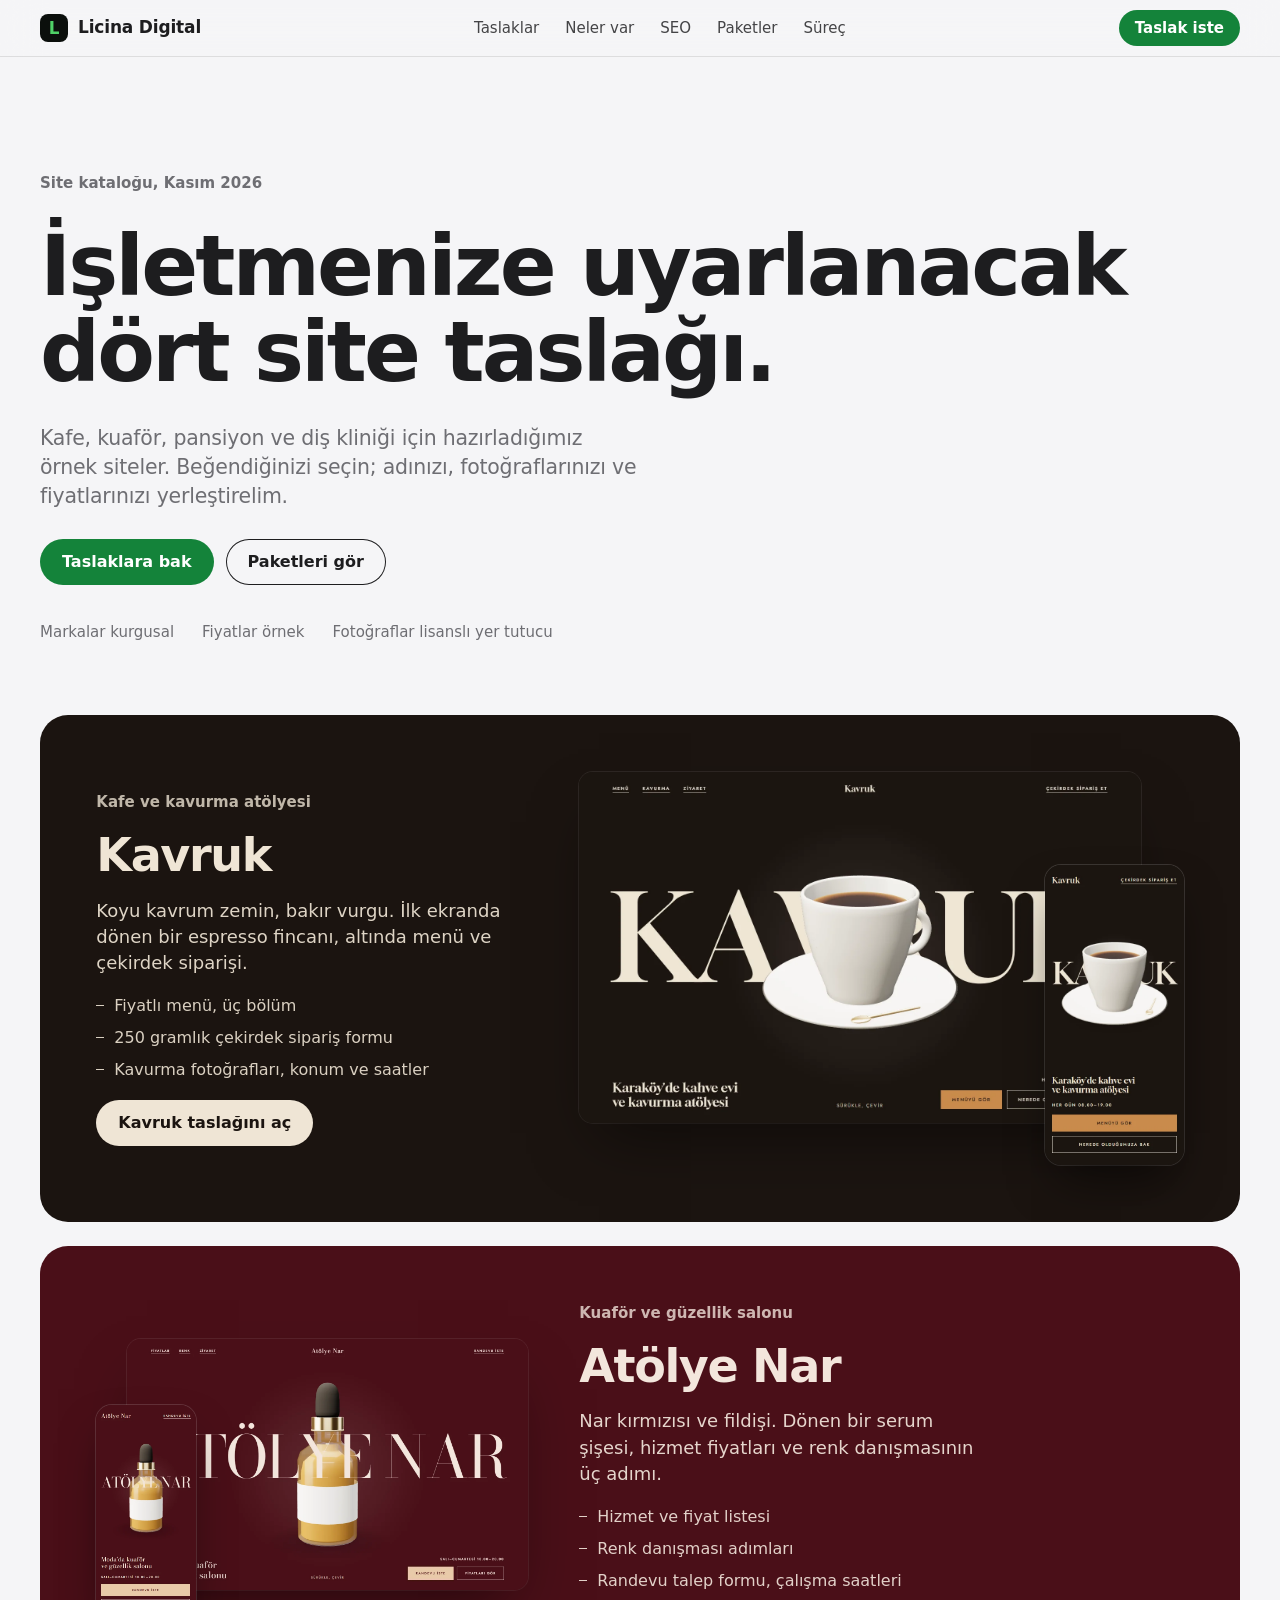
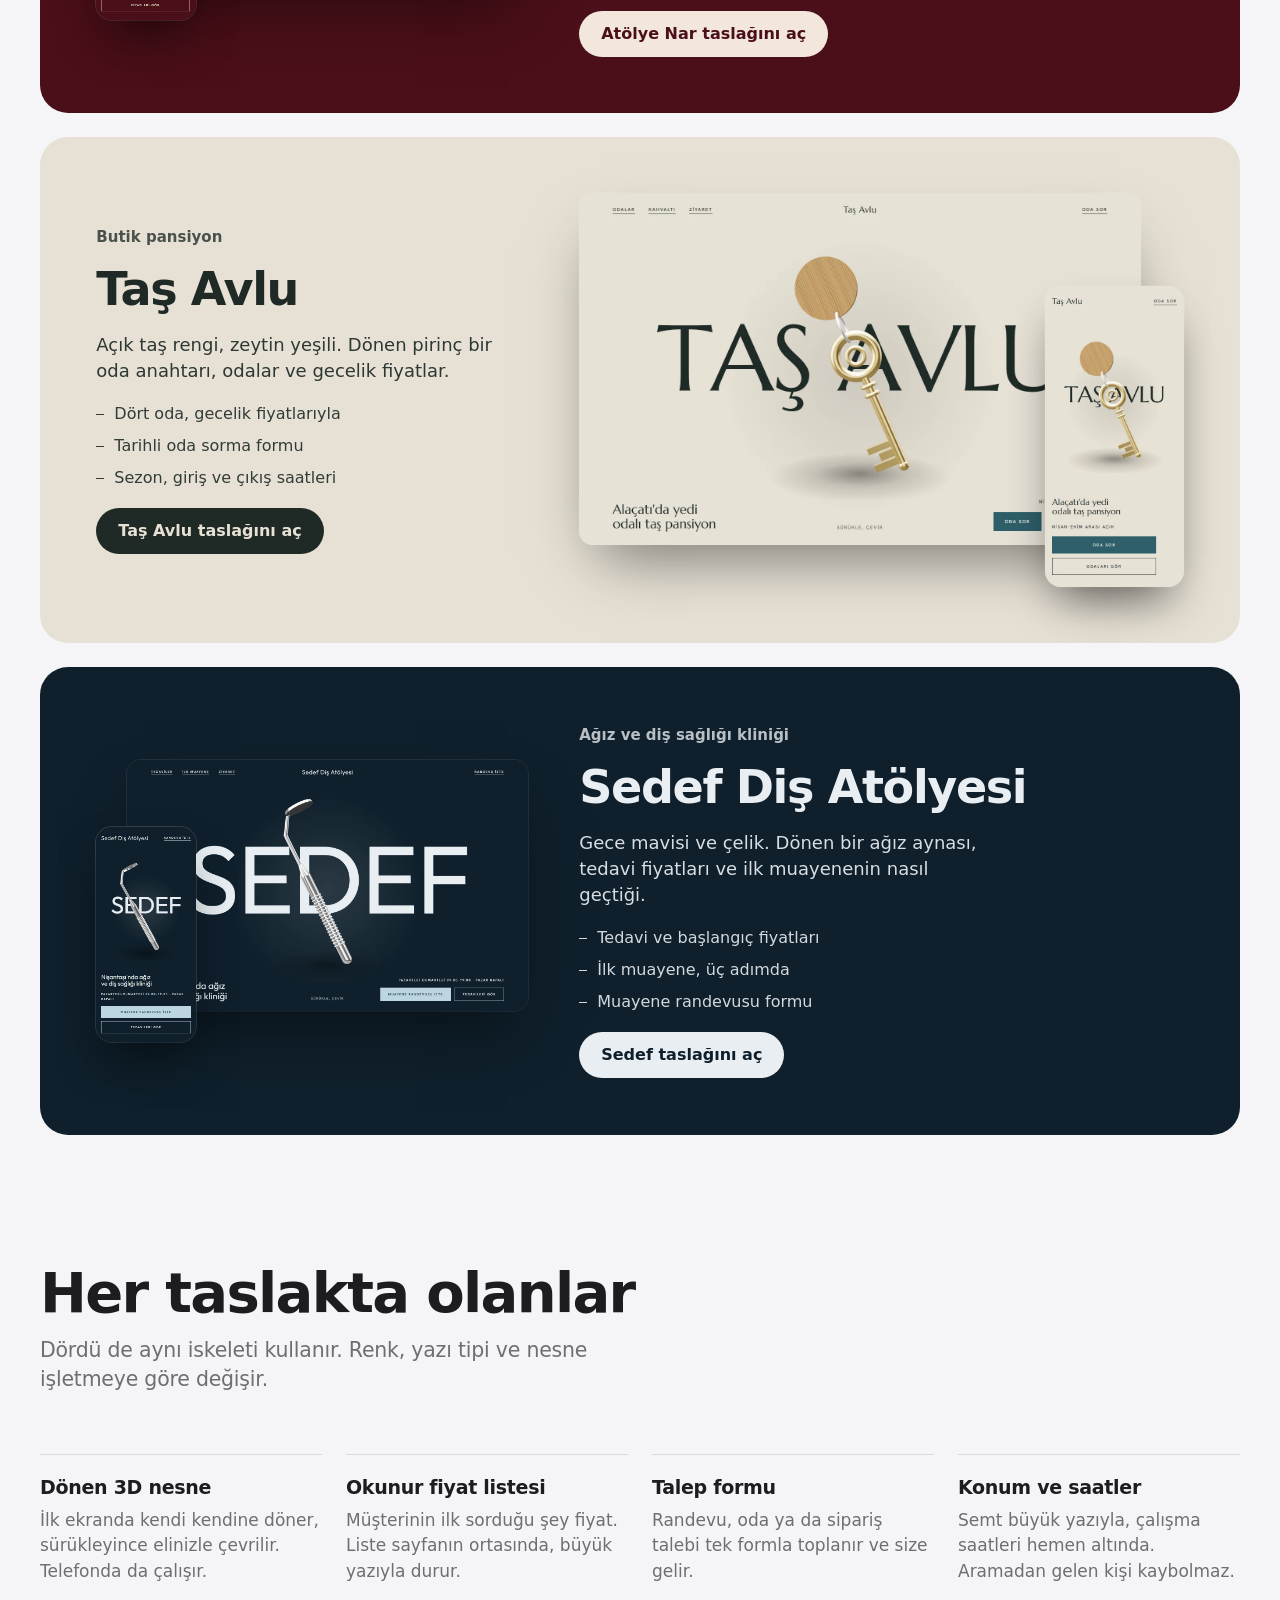
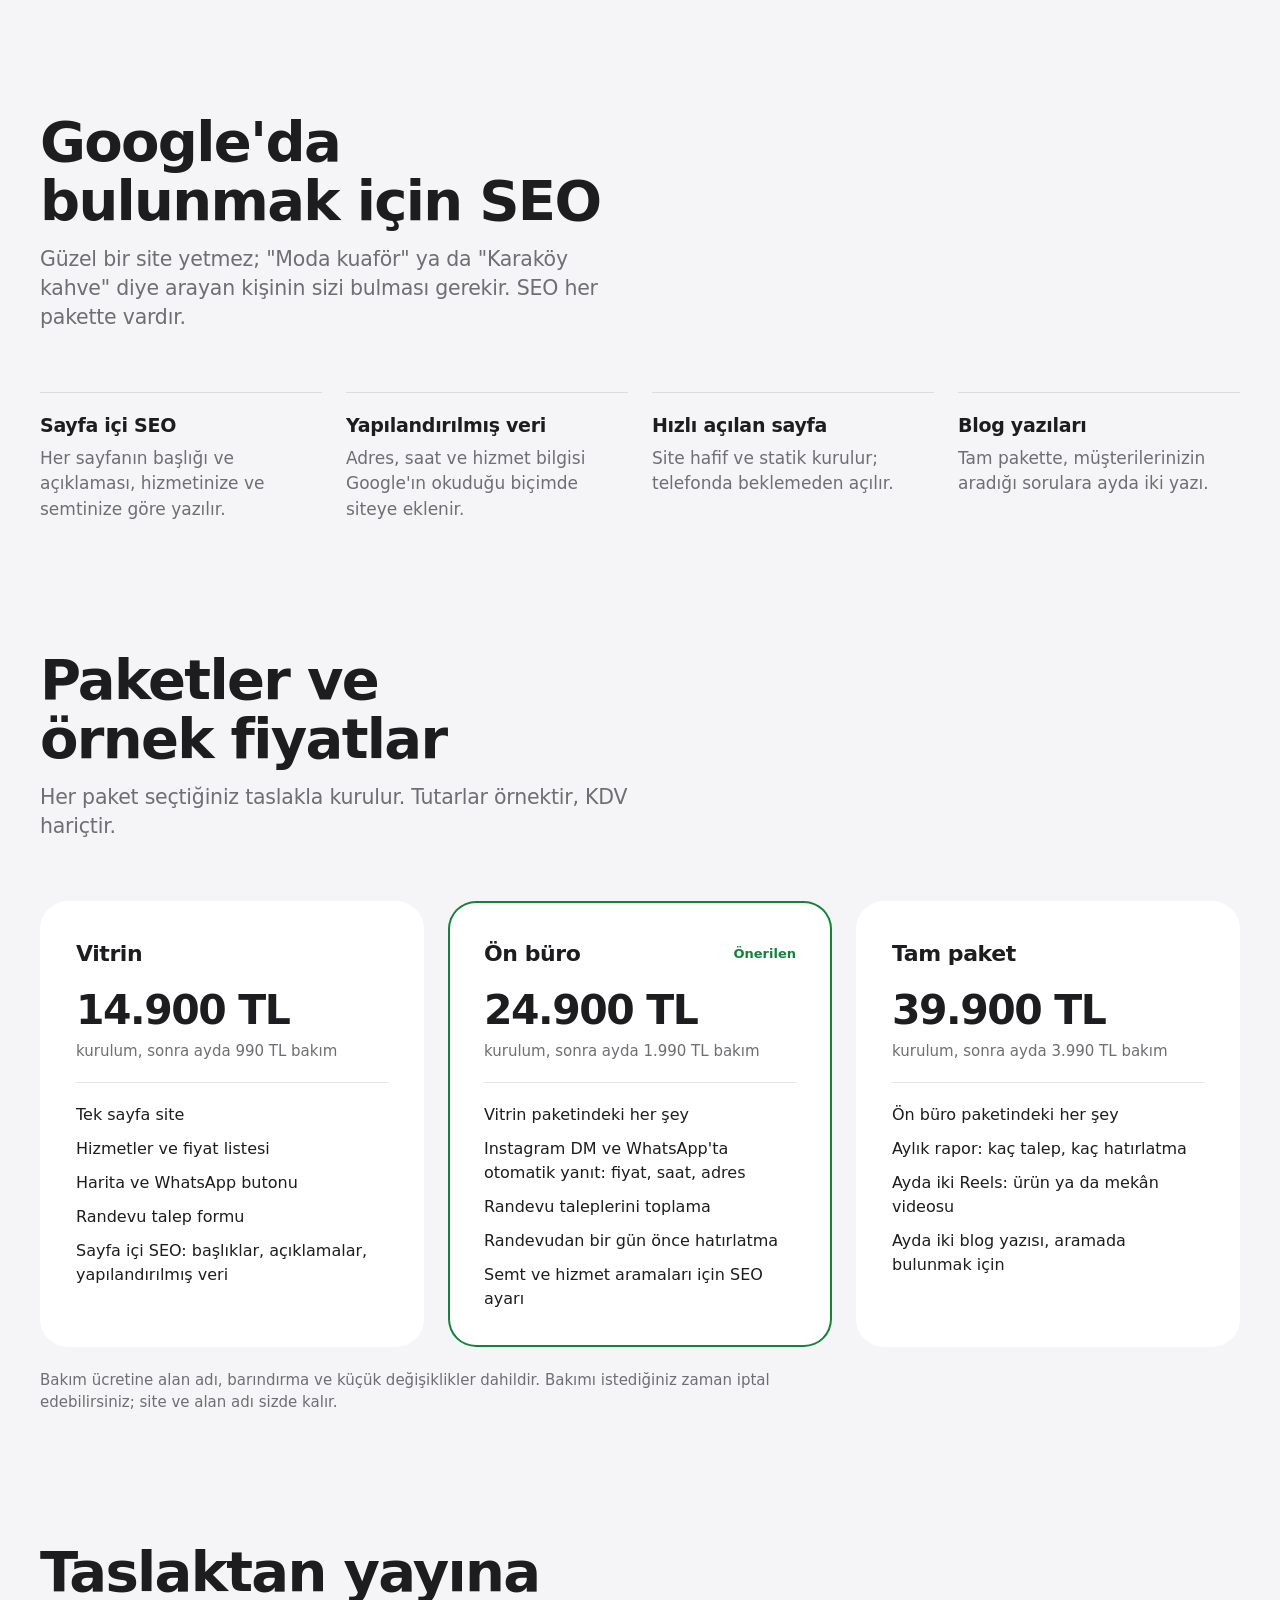
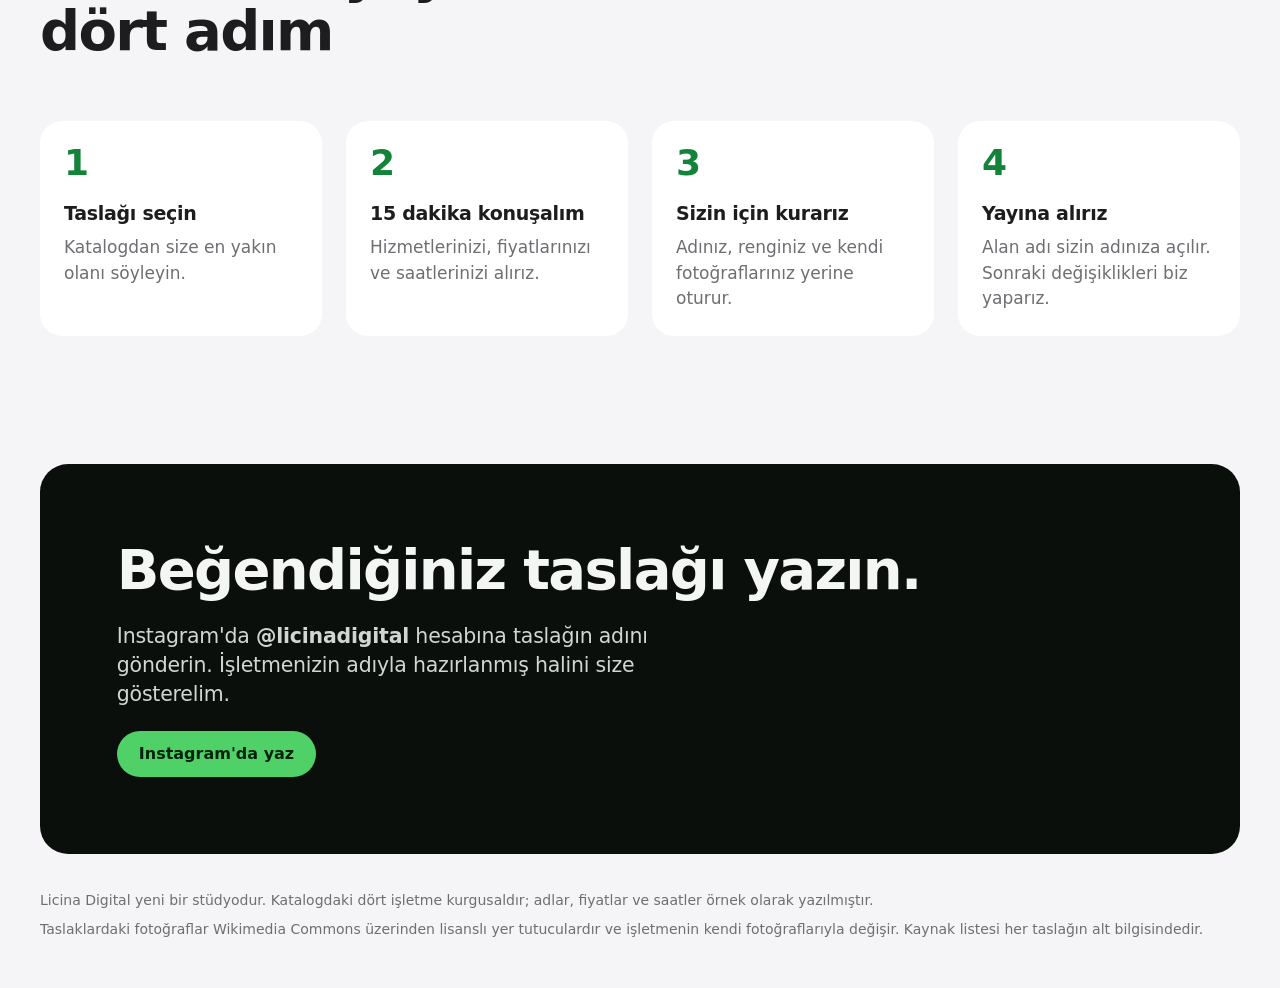
==== index.html @ 3120419b "Licina Digital site kataloğu: dört site taslağı ve paketler Co-Authored-By: Claude Fable 5.2 <norepl" ====
<!doctype html>
<html lang="tr">
<head>
<meta charset="utf-8">
<meta name="viewport" content="width=device-width, initial-scale=1, viewport-fit=cover">
<title>Licina Site Kataloğu</title>
<meta name="description" content="Licina Digital site taslakları: kuaför, kafe, pansiyon ve diş kliniği için hazırlanmış dört örnek site, SEO ve örnek paket fiyatları.">
<style>
/* Layout: a quiet product lineup. One tile per draft in the draft's own colour; system type, tight display tracking. */
:root {
  --bg: #f5f5f7; --surface: #ffffff; --ink: #1d1d1f; --muted: #6e6e73; --line: rgba(0, 0, 0, 0.1);
  --accent: #14833a; --accent-ink: #ffffff; --bar: rgba(245, 245, 247, 0.72);
  --font: system-ui, -apple-system, "Segoe UI", Roboto, "Helvetica Neue", Arial, sans-serif;
  --gut-l: max(20px, env(safe-area-inset-left, 0px)); --gut-r: max(20px, env(safe-area-inset-right, 0px));
  --radius: 28px;
}
@media (prefers-color-scheme: dark) {
  :root:not([data-theme="light"]) { --bg: #000000; --surface: #1c1c1e; --ink: #f5f5f7; --muted: #a1a1a6; --line: rgba(255, 255, 255, 0.16); --accent: #4fd167; --accent-ink: #04210c; --bar: rgba(0, 0, 0, 0.66); color-scheme: dark; }
}
:root[data-theme="dark"] { --bg: #000000; --surface: #1c1c1e; --ink: #f5f5f7; --muted: #a1a1a6; --line: rgba(255, 255, 255, 0.16); --accent: #4fd167; --accent-ink: #04210c; --bar: rgba(0, 0, 0, 0.66); color-scheme: dark; }

*, *::before, *::after { box-sizing: border-box; }
html { scroll-behavior: smooth; scroll-padding-top: 72px; }
body { margin: 0; background: var(--bg); color: var(--ink); font: 400 1.0625rem/1.5 var(--font); -webkit-font-smoothing: antialiased; overflow-x: clip; }
img { display: block; max-width: 100%; height: auto; }
a { color: inherit; text-decoration: none; }
h1, h2, h3, p, ul, ol, dl, dd { margin: 0; }
ul, ol { padding: 0; list-style: none; }
:focus-visible { outline: 2px solid var(--accent); outline-offset: 3px; border-radius: 6px; }
.wrap { max-width: 1240px; margin-inline: auto; padding-left: var(--gut-l); padding-right: var(--gut-r); }
.muted { color: var(--muted); }

/* type: tracking tightens as size grows */
.h-display { font-size: clamp(2.5rem, 6.6vw, 5.25rem); line-height: 1.03; letter-spacing: -0.035em; font-weight: 650; text-wrap: balance; }
.h-section { font-size: clamp(2rem, 4.4vw, 3.5rem); line-height: 1.06; letter-spacing: -0.03em; font-weight: 650; text-wrap: balance; }
.h-tile { font-size: clamp(2rem, 3.6vw, 3.25rem); line-height: 1.04; letter-spacing: -0.03em; font-weight: 650; }
.lead { font-size: clamp(1.125rem, 1.6vw, 1.375rem); line-height: 1.42; letter-spacing: -0.01em; max-width: 46ch; }
.kicker { font-size: 0.9375rem; font-weight: 600; letter-spacing: 0; }

/* buttons: answer on press, not on release */
.btn { display: inline-flex; align-items: center; justify-content: center; min-height: 46px; padding: 0 22px; border-radius: 999px; border: 0; background: var(--accent); color: var(--accent-ink); font: 600 1rem/1 var(--font); cursor: pointer; transition: transform 0.1s ease-out, filter 0.2s ease; }
.btn:hover { filter: brightness(1.08); }
.btn:active { transform: scale(0.97); }
.btn--quiet { background: transparent; color: inherit; box-shadow: inset 0 0 0 1px currentColor; }
.btn--tile { background: var(--t-ink); color: var(--t-bg); }
.textlink { color: var(--accent); font-weight: 600; }
.textlink:hover { text-decoration: underline; text-underline-offset: 4px; }

/* bar: a translucent layer, content scrolls under it */
body::before { content: ""; position: fixed; inset: 0 0 auto; height: env(safe-area-inset-top, 0px); z-index: 30; background: var(--bg); }
.bar { position: sticky; top: env(safe-area-inset-top, 0px); z-index: 20; background: var(--bar); -webkit-backdrop-filter: saturate(180%) blur(20px); backdrop-filter: saturate(180%) blur(20px); border-bottom: 1px solid var(--line); }
.bar__row { display: flex; align-items: center; justify-content: space-between; gap: 16px; min-height: 56px; }
.brand { display: inline-flex; align-items: center; gap: 10px; font-weight: 650; letter-spacing: -0.01em; }
.brand__mark { display: grid; place-items: center; width: 28px; height: 28px; border-radius: 8px; background: #0b0f0c; color: #4fd167; font-weight: 800; font-size: 1.05rem; line-height: 1; }
.bar__links { display: flex; gap: 26px; font-size: 0.9375rem; }
.bar__links a { opacity: 0.82; }
.bar__links a:hover { opacity: 1; }
.bar .btn { min-height: 36px; padding: 0 16px; font-size: 0.9375rem; }
@media (max-width: 720px) { .bar__links { display: none; } }
@media (prefers-reduced-transparency: reduce) { .bar { background: var(--bg); -webkit-backdrop-filter: none; backdrop-filter: none; } }

/* hero */
.hero { padding-block: clamp(56px, 9vw, 120px) clamp(40px, 6vw, 72px); }
.hero__grid { display: grid; gap: 28px; justify-items: start; }
.hero__actions { display: flex; flex-wrap: wrap; gap: 12px; }
.facts { display: flex; flex-wrap: wrap; gap: 10px 28px; margin-top: 8px; font-size: 0.9375rem; color: var(--muted); }

/* tiles: each draft in its own colour */
.tiles { display: grid; gap: clamp(16px, 2vw, 24px); }
.tile { position: relative; display: grid; grid-template-columns: minmax(0, 5fr) minmax(0, 7fr); gap: clamp(24px, 4vw, 56px); align-items: center; padding: clamp(28px, 4.4vw, 64px); border-radius: var(--radius); background: var(--t-bg); color: var(--t-ink); overflow: hidden; }
.tile--flip .tile__text { order: 2; }
.tile__text { display: grid; gap: 18px; justify-items: start; min-width: 0; }
.tile__sector { font-size: 0.9375rem; font-weight: 600; opacity: 0.78; }
.tile__copy { font-size: 1.125rem; line-height: 1.45; max-width: 36ch; opacity: 0.92; }
.tile__list { display: grid; gap: 8px; font-size: 1rem; }
.tile__list li { padding-left: 18px; position: relative; opacity: 0.9; }
.tile__list li::before { content: ""; position: absolute; left: 0; top: 0.72em; width: 8px; height: 1px; background: currentColor; }
.tile__shots { position: relative; min-width: 0; padding-bottom: 7%; padding-right: 7%; }
.tile--flip .tile__shots { padding-right: 0; padding-left: 7%; }
.shot-desk { width: 100%; aspect-ratio: 16 / 10; object-fit: cover; object-position: top; border-radius: 14px; box-shadow: 0 30px 60px -20px rgba(0, 0, 0, 0.5), 0 0 0 1px rgba(255, 255, 255, 0.08); transition: transform 0.6s cubic-bezier(0.2, 0.8, 0.2, 1); }
.shot-phone { position: absolute; right: 0; bottom: 0; width: 23%; aspect-ratio: 390 / 844; object-fit: cover; object-position: top; border-radius: 16px; box-shadow: 0 24px 48px -14px rgba(0, 0, 0, 0.6), 0 0 0 1px rgba(255, 255, 255, 0.14); transition: transform 0.6s cubic-bezier(0.2, 0.8, 0.2, 1); }
.tile--flip .shot-phone { right: auto; left: 0; }
.tile:hover .shot-desk { transform: translateY(-4px); }
.tile:hover .shot-phone { transform: translateY(-8px); }
@media (max-width: 860px) { .tile, .tile--flip { grid-template-columns: 1fr; } .tile--flip .tile__text { order: 0; } }
@media (prefers-reduced-motion: reduce) { .shot-desk, .shot-phone, .btn { transition: none; } .tile:hover .shot-desk, .tile:hover .shot-phone { transform: none; } html { scroll-behavior: auto; } }

/* sections */
.section { padding-block: clamp(72px, 10vw, 136px); }
.section__head { display: grid; gap: 14px; margin-bottom: clamp(32px, 5vw, 60px); max-width: 60ch; }

/* what every draft carries */
.carry { display: grid; grid-template-columns: repeat(4, minmax(0, 1fr)); gap: clamp(16px, 2vw, 24px); }
.carry li { padding-top: 18px; border-top: 1px solid var(--line); display: grid; gap: 6px; align-content: start; }
.carry strong { font-size: 1.1875rem; letter-spacing: -0.015em; font-weight: 650; }
@media (max-width: 860px) { .carry { grid-template-columns: repeat(2, minmax(0, 1fr)); } }
@media (max-width: 480px) { .carry { grid-template-columns: 1fr; } }

/* plans */
.plans { display: grid; grid-template-columns: repeat(3, minmax(0, 1fr)); gap: clamp(16px, 2vw, 24px); align-items: stretch; }
.plan { display: grid; grid-template-rows: auto auto 1fr; gap: 20px; padding: clamp(24px, 3vw, 36px); border-radius: var(--radius); background: var(--surface); }
.plan--pick { box-shadow: inset 0 0 0 2px var(--accent); }
.plan__name { display: flex; align-items: center; justify-content: space-between; gap: 12px; font-size: 1.375rem; font-weight: 650; letter-spacing: -0.02em; }
.plan__tag { font-size: 0.8125rem; font-weight: 600; letter-spacing: 0; color: var(--accent); }
.plan__price { font-size: clamp(2rem, 3.2vw, 2.75rem); font-weight: 650; letter-spacing: -0.035em; line-height: 1; font-variant-numeric: tabular-nums; }
.plan__price small { display: block; margin-top: 10px; font-size: 0.9375rem; font-weight: 400; letter-spacing: 0; color: var(--muted); line-height: 1.4; }
.plan__list { display: grid; gap: 10px; align-content: start; font-size: 1rem; padding-top: 20px; border-top: 1px solid var(--line); }
.note { margin-top: 22px; font-size: 0.9375rem; color: var(--muted); max-width: 78ch; }
@media (max-width: 860px) { .plans { grid-template-columns: 1fr; } }

/* steps */
.steps { display: grid; grid-template-columns: repeat(4, minmax(0, 1fr)); gap: clamp(16px, 2vw, 24px); counter-reset: s; }
.steps li { counter-increment: s; padding: 24px; border-radius: 22px; background: var(--surface); display: grid; gap: 8px; align-content: start; }
.steps li::before { content: counter(s); font-size: 2.25rem; font-weight: 650; letter-spacing: -0.04em; line-height: 1; color: var(--accent); font-variant-numeric: tabular-nums; margin-bottom: 10px; }
.steps strong { font-size: 1.1875rem; font-weight: 650; letter-spacing: -0.015em; }
@media (max-width: 860px) { .steps { grid-template-columns: repeat(2, minmax(0, 1fr)); } }
@media (max-width: 480px) { .steps { grid-template-columns: 1fr; } }

/* close */
.close { padding: clamp(36px, 6vw, 88px); border-radius: var(--radius); background: #0b0f0c; color: #f3f6f3; display: grid; gap: 22px; justify-items: start; }
.close .btn { background: #4fd167; color: #04210c; }
.close .handle { font-weight: 650; user-select: all; }
.foot { padding-block: 36px 48px; font-size: 0.875rem; color: var(--muted); display: grid; gap: 8px; }
</style>
</head>
<body>
<header class="bar">
  <div class="wrap bar__row">
    <a class="brand" href="#ust" aria-label="Licina Digital, sayfa başı"><span class="brand__mark" aria-hidden="true">L</span>Licina Digital</a>
    <nav class="bar__links" aria-label="Sayfa">
      <a href="#taslaklar">Taslaklar</a>
      <a href="#icerik">Neler var</a>
      <a href="#seo">SEO</a>
      <a href="#paketler">Paketler</a>
      <a href="#surec">Süreç</a>
    </nav>
    <a class="btn" href="#iletisim">Taslak iste</a>
  </div>
</header>

<main id="ust">
  <section class="hero">
    <div class="wrap hero__grid">
      <p class="kicker muted">Site kataloğu, Kasım 2026</p>
      <h1 class="h-display">İşletmenize uyarlanacak dört site taslağı.</h1>
      <p class="lead muted">Kafe, kuaför, pansiyon ve diş kliniği için hazırladığımız örnek siteler. Beğendiğinizi seçin; adınızı, fotoğraflarınızı ve fiyatlarınızı yerleştirelim.</p>
      <div class="hero__actions">
        <a class="btn" href="#taslaklar">Taslaklara bak</a>
        <a class="btn btn--quiet" href="#paketler">Paketleri gör</a>
      </div>
      <p class="facts"><span>Markalar kurgusal</span><span>Fiyatlar örnek</span><span>Fotoğraflar lisanslı yer tutucu</span></p>
    </div>
  </section>

  <section id="taslaklar" aria-label="Taslaklar">
    <div class="wrap tiles">

      <article class="tile" style="--t-bg:#1b1410; --t-ink:#efe5d5">
        <div class="tile__text">
          <p class="tile__sector">Kafe ve kavurma atölyesi</p>
          <h2 class="h-tile">Kavruk</h2>
          <p class="tile__copy">Koyu kavrum zemin, bakır vurgu. İlk ekranda dönen bir espresso fincanı, altında menü ve çekirdek siparişi.</p>
          <ul class="tile__list">
            <li>Fiyatlı menü, üç bölüm</li>
            <li>250 gramlık çekirdek sipariş formu</li>
            <li>Kavurma fotoğrafları, konum ve saatler</li>
          </ul>
          <a class="btn btn--tile" href="kafe/" data-draft="kafe">Kavruk taslağını aç</a>
        </div>
        <div class="tile__shots">
          <img class="shot-desk" src="img/kafe-desk.webp" alt="Kavruk taslağının masaüstü ilk ekranı: koyu zeminde dev KAVRUK yazısı önünde espresso fincanı" width="1440" height="900">
          <img class="shot-phone" src="img/kafe-phone.webp" alt="Kavruk taslağının telefon görünümü" width="390" height="844" loading="lazy">
        </div>
      </article>

      <article class="tile tile--flip" style="--t-bg:#4a0f18; --t-ink:#f3e6dc">
        <div class="tile__text">
          <p class="tile__sector">Kuaför ve güzellik salonu</p>
          <h2 class="h-tile">Atölye Nar</h2>
          <p class="tile__copy">Nar kırmızısı ve fildişi. Dönen bir serum şişesi, hizmet fiyatları ve renk danışmasının üç adımı.</p>
          <ul class="tile__list">
            <li>Hizmet ve fiyat listesi</li>
            <li>Renk danışması adımları</li>
            <li>Randevu talep formu, çalışma saatleri</li>
          </ul>
          <a class="btn btn--tile" href="kuafor/" data-draft="kuafor">Atölye Nar taslağını aç</a>
        </div>
        <div class="tile__shots">
          <img class="shot-desk" src="img/kuafor-desk.webp" alt="Atölye Nar taslağının masaüstü ilk ekranı: nar kırmızısı zeminde serum şişesi" width="1440" height="900" loading="lazy">
          <img class="shot-phone" src="img/kuafor-phone.webp" alt="Atölye Nar taslağının telefon görünümü" width="390" height="844" loading="lazy">
        </div>
      </article>

      <article class="tile" style="--t-bg:#e7e1d5; --t-ink:#1f2a26">
        <div class="tile__text">
          <p class="tile__sector">Butik pansiyon</p>
          <h2 class="h-tile">Taş Avlu</h2>
          <p class="tile__copy">Açık taş rengi, zeytin yeşili. Dönen pirinç bir oda anahtarı, odalar ve gecelik fiyatlar.</p>
          <ul class="tile__list">
            <li>Dört oda, gecelik fiyatlarıyla</li>
            <li>Tarihli oda sorma formu</li>
            <li>Sezon, giriş ve çıkış saatleri</li>
          </ul>
          <a class="btn btn--tile" href="pansiyon/" data-draft="pansiyon">Taş Avlu taslağını aç</a>
        </div>
        <div class="tile__shots">
          <img class="shot-desk" src="img/pansiyon-desk.webp" alt="Taş Avlu taslağının masaüstü ilk ekranı: açık zeminde pirinç oda anahtarı" width="1440" height="900" loading="lazy">
          <img class="shot-phone" src="img/pansiyon-phone.webp" alt="Taş Avlu taslağının telefon görünümü" width="390" height="844" loading="lazy">
        </div>
      </article>

      <article class="tile tile--flip" style="--t-bg:#0f1f2b; --t-ink:#e8eef2">
        <div class="tile__text">
          <p class="tile__sector">Ağız ve diş sağlığı kliniği</p>
          <h2 class="h-tile">Sedef Diş Atölyesi</h2>
          <p class="tile__copy">Gece mavisi ve çelik. Dönen bir ağız aynası, tedavi fiyatları ve ilk muayenenin nasıl geçtiği.</p>
          <ul class="tile__list">
            <li>Tedavi ve başlangıç fiyatları</li>
            <li>İlk muayene, üç adımda</li>
            <li>Muayene randevusu formu</li>
          </ul>
          <a class="btn btn--tile" href="dis/" data-draft="dis">Sedef taslağını aç</a>
        </div>
        <div class="tile__shots">
          <img class="shot-desk" src="img/dis-desk.webp" alt="Sedef Diş Atölyesi taslağının masaüstü ilk ekranı: gece mavisi zeminde çelik ağız aynası" width="1440" height="900" loading="lazy">
          <img class="shot-phone" src="img/dis-phone.webp" alt="Sedef Diş Atölyesi taslağının telefon görünümü" width="390" height="844" loading="lazy">
        </div>
      </article>

    </div>
  </section>

  <section class="section" id="icerik">
    <div class="wrap">
      <div class="section__head">
        <h2 class="h-section">Her taslakta olanlar</h2>
        <p class="lead muted">Dördü de aynı iskeleti kullanır. Renk, yazı tipi ve nesne işletmeye göre değişir.</p>
      </div>
      <ul class="carry">
        <li><strong>Dönen 3D nesne</strong><span class="muted">İlk ekranda kendi kendine döner, sürükleyince elinizle çevrilir. Telefonda da çalışır.</span></li>
        <li><strong>Okunur fiyat listesi</strong><span class="muted">Müşterinin ilk sorduğu şey fiyat. Liste sayfanın ortasında, büyük yazıyla durur.</span></li>
        <li><strong>Talep formu</strong><span class="muted">Randevu, oda ya da sipariş talebi tek formla toplanır ve size gelir.</span></li>
        <li><strong>Konum ve saatler</strong><span class="muted">Semt büyük yazıyla, çalışma saatleri hemen altında. Aramadan gelen kişi kaybolmaz.</span></li>
      </ul>
    </div>
  </section>

  <section class="section" id="seo" style="padding-top:0">
    <div class="wrap">
      <div class="section__head">
        <h2 class="h-section">Google'da bulunmak için SEO</h2>
        <p class="lead muted">Güzel bir site yetmez; "Moda kuaför" ya da "Karaköy kahve" diye arayan kişinin sizi bulması gerekir. SEO her pakette vardır.</p>
      </div>
      <ul class="carry" style="grid-template-columns:repeat(auto-fit,minmax(240px,1fr))">
        <li><strong>Sayfa içi SEO</strong><span class="muted">Her sayfanın başlığı ve açıklaması, hizmetinize ve semtinize göre yazılır.</span></li>
        <li><strong>Yapılandırılmış veri</strong><span class="muted">Adres, saat ve hizmet bilgisi Google'ın okuduğu biçimde siteye eklenir.</span></li>
        <li><strong>Hızlı açılan sayfa</strong><span class="muted">Site hafif ve statik kurulur; telefonda beklemeden açılır.</span></li>
        <li><strong>Blog yazıları</strong><span class="muted">Tam pakette, müşterilerinizin aradığı sorulara ayda iki yazı.</span></li>
      </ul>
    </div>
  </section>

  <section class="section" id="paketler" style="padding-top:0">
    <div class="wrap">
      <div class="section__head">
        <h2 class="h-section">Paketler ve örnek fiyatlar</h2>
        <p class="lead muted">Her paket seçtiğiniz taslakla kurulur. Tutarlar örnektir, KDV hariçtir.</p>
      </div>
      <div class="plans">
        <article class="plan">
          <h3 class="plan__name">Vitrin</h3>
          <p class="plan__price">14.900 TL<small>kurulum, sonra ayda 990 TL bakım</small></p>
          <ul class="plan__list">
            <li>Tek sayfa site</li>
            <li>Hizmetler ve fiyat listesi</li>
            <li>Harita ve WhatsApp butonu</li>
            <li>Randevu talep formu</li>
            <li>Sayfa içi SEO: başlıklar, açıklamalar, yapılandırılmış veri</li>
          </ul>
        </article>
        <article class="plan plan--pick">
          <h3 class="plan__name">Ön büro<span class="plan__tag">Önerilen</span></h3>
          <p class="plan__price">24.900 TL<small>kurulum, sonra ayda 1.990 TL bakım</small></p>
          <ul class="plan__list">
            <li>Vitrin paketindeki her şey</li>
            <li>Instagram DM ve WhatsApp'ta otomatik yanıt: fiyat, saat, adres</li>
            <li>Randevu taleplerini toplama</li>
            <li>Randevudan bir gün önce hatırlatma</li>
            <li>Semt ve hizmet aramaları için SEO ayarı</li>
          </ul>
        </article>
        <article class="plan">
          <h3 class="plan__name">Tam paket</h3>
          <p class="plan__price">39.900 TL<small>kurulum, sonra ayda 3.990 TL bakım</small></p>
          <ul class="plan__list">
            <li>Ön büro paketindeki her şey</li>
            <li>Aylık rapor: kaç talep, kaç hatırlatma</li>
            <li>Ayda iki Reels: ürün ya da mekân videosu</li>
            <li>Ayda iki blog yazısı, aramada bulunmak için</li>
          </ul>
        </article>
      </div>
      <p class="note">Bakım ücretine alan adı, barındırma ve küçük değişiklikler dahildir. Bakımı istediğiniz zaman iptal edebilirsiniz; site ve alan adı sizde kalır.</p>
    </div>
  </section>

  <section class="section" id="surec" style="padding-top:0">
    <div class="wrap">
      <div class="section__head">
        <h2 class="h-section">Taslaktan yayına dört adım</h2>
      </div>
      <ol class="steps">
        <li><strong>Taslağı seçin</strong><span class="muted">Katalogdan size en yakın olanı söyleyin.</span></li>
        <li><strong>15 dakika konuşalım</strong><span class="muted">Hizmetlerinizi, fiyatlarınızı ve saatlerinizi alırız.</span></li>
        <li><strong>Sizin için kurarız</strong><span class="muted">Adınız, renginiz ve kendi fotoğraflarınız yerine oturur.</span></li>
        <li><strong>Yayına alırız</strong><span class="muted">Alan adı sizin adınıza açılır. Sonraki değişiklikleri biz yaparız.</span></li>
      </ol>
    </div>
  </section>

  <section id="iletisim" aria-labelledby="close-title">
    <div class="wrap">
      <div class="close">
        <h2 class="h-section" id="close-title">Beğendiğiniz taslağı yazın.</h2>
        <p class="lead" style="opacity:.86">Instagram'da <span class="handle">@licinadigital</span> hesabına taslağın adını gönderin. İşletmenizin adıyla hazırlanmış halini size gösterelim.</p>
        <a class="btn" href="https://www.instagram.com/licinadigital/" target="_blank" rel="noopener">Instagram'da yaz</a>
      </div>
    </div>
  </section>
</main>

<footer class="wrap foot">
  <p>Licina Digital yeni bir stüdyodur. Katalogdaki dört işletme kurgusaldır; adlar, fiyatlar ve saatler örnek olarak yazılmıştır.</p>
  <p>Taslaklardaki fotoğraflar Wikimedia Commons üzerinden lisanslı yer tutuculardır ve işletmenin kendi fotoğraflarıyla değişir. Kaynak listesi her taslağın alt bilgisindedir.</p>
</footer>
</body>
</html>
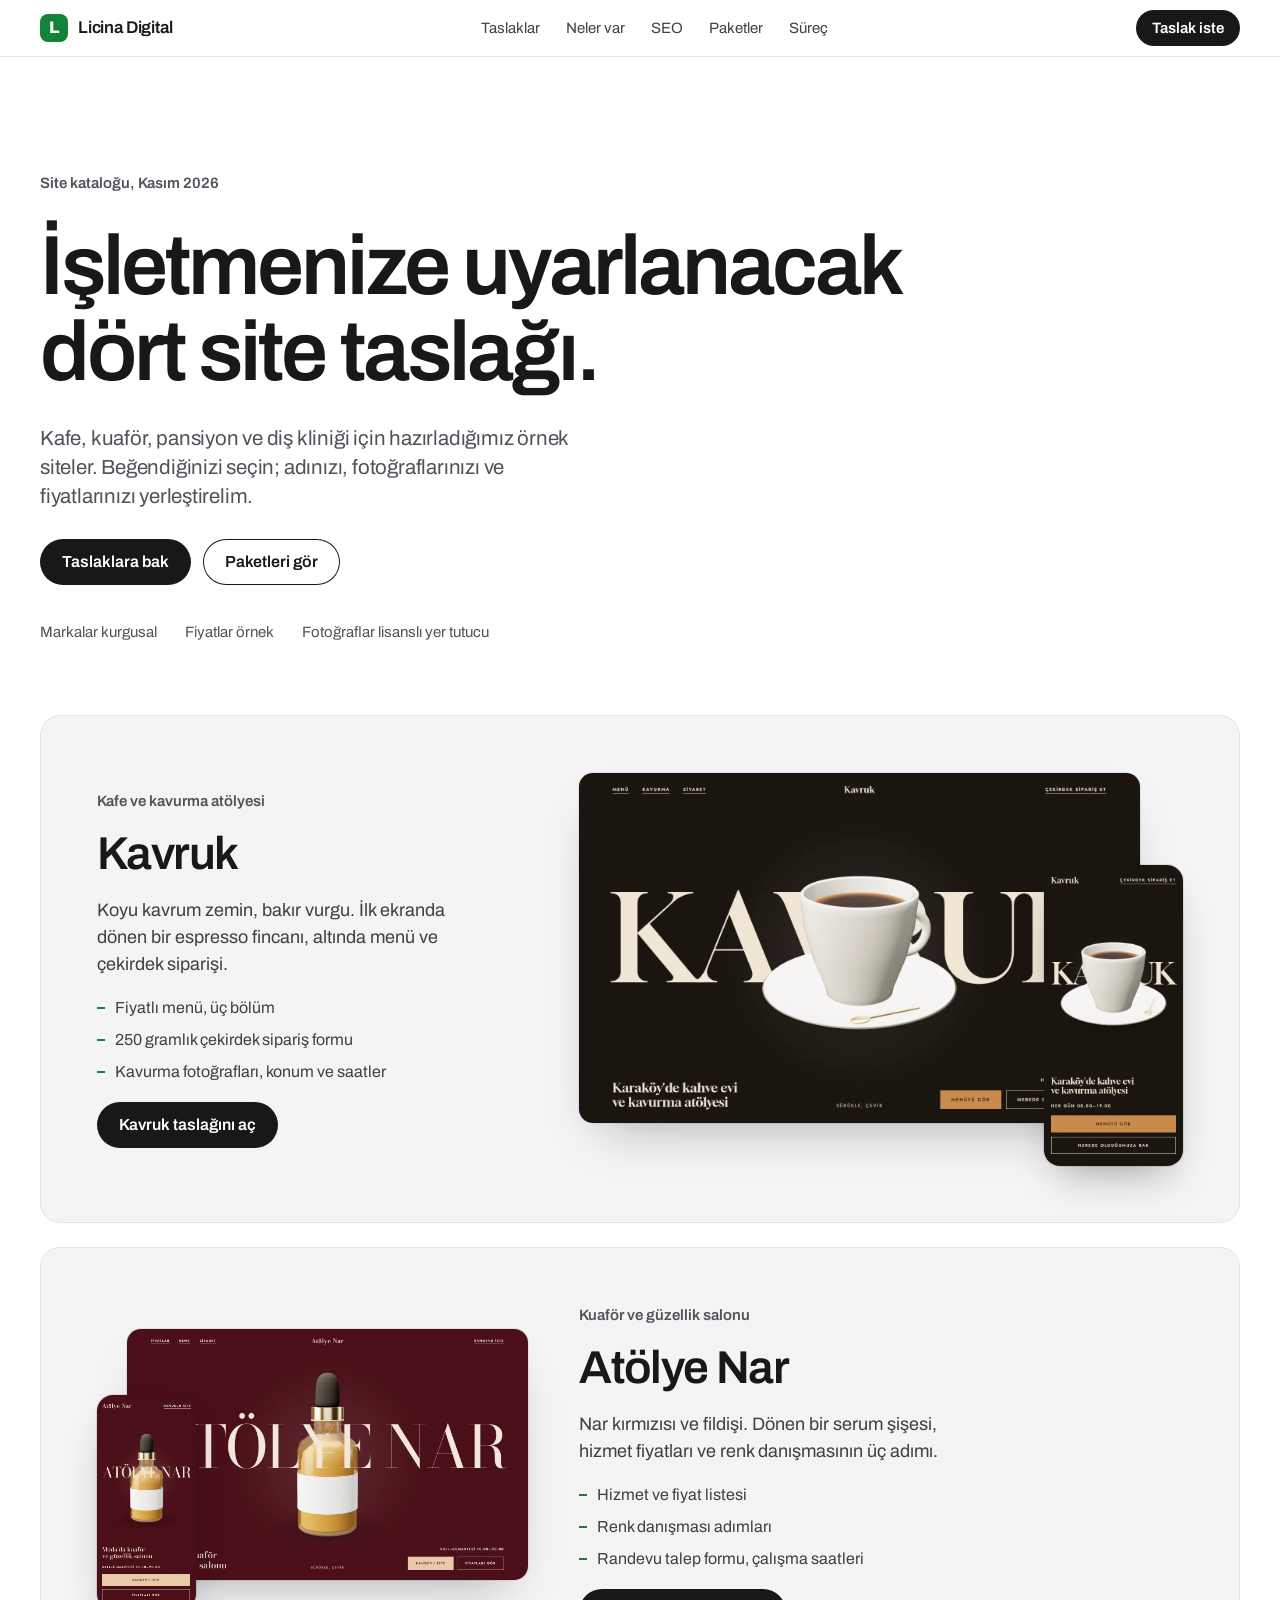
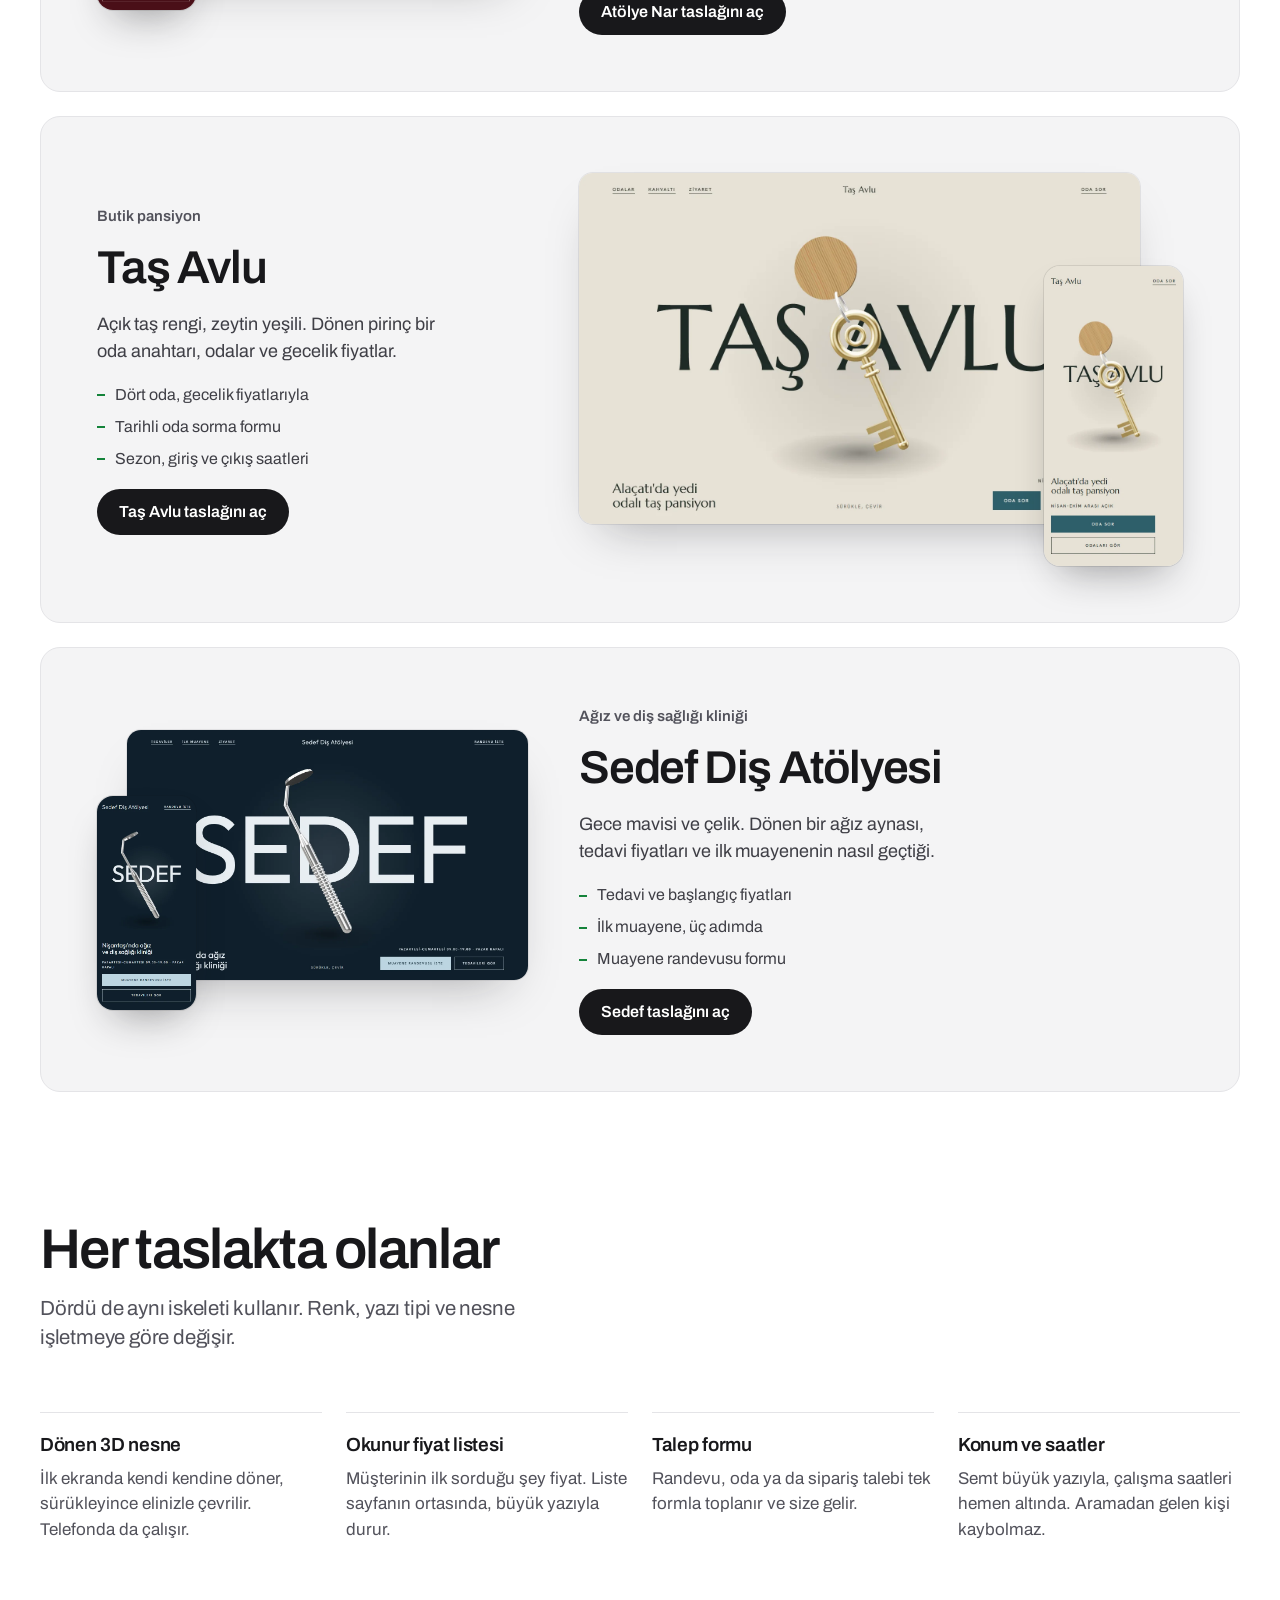
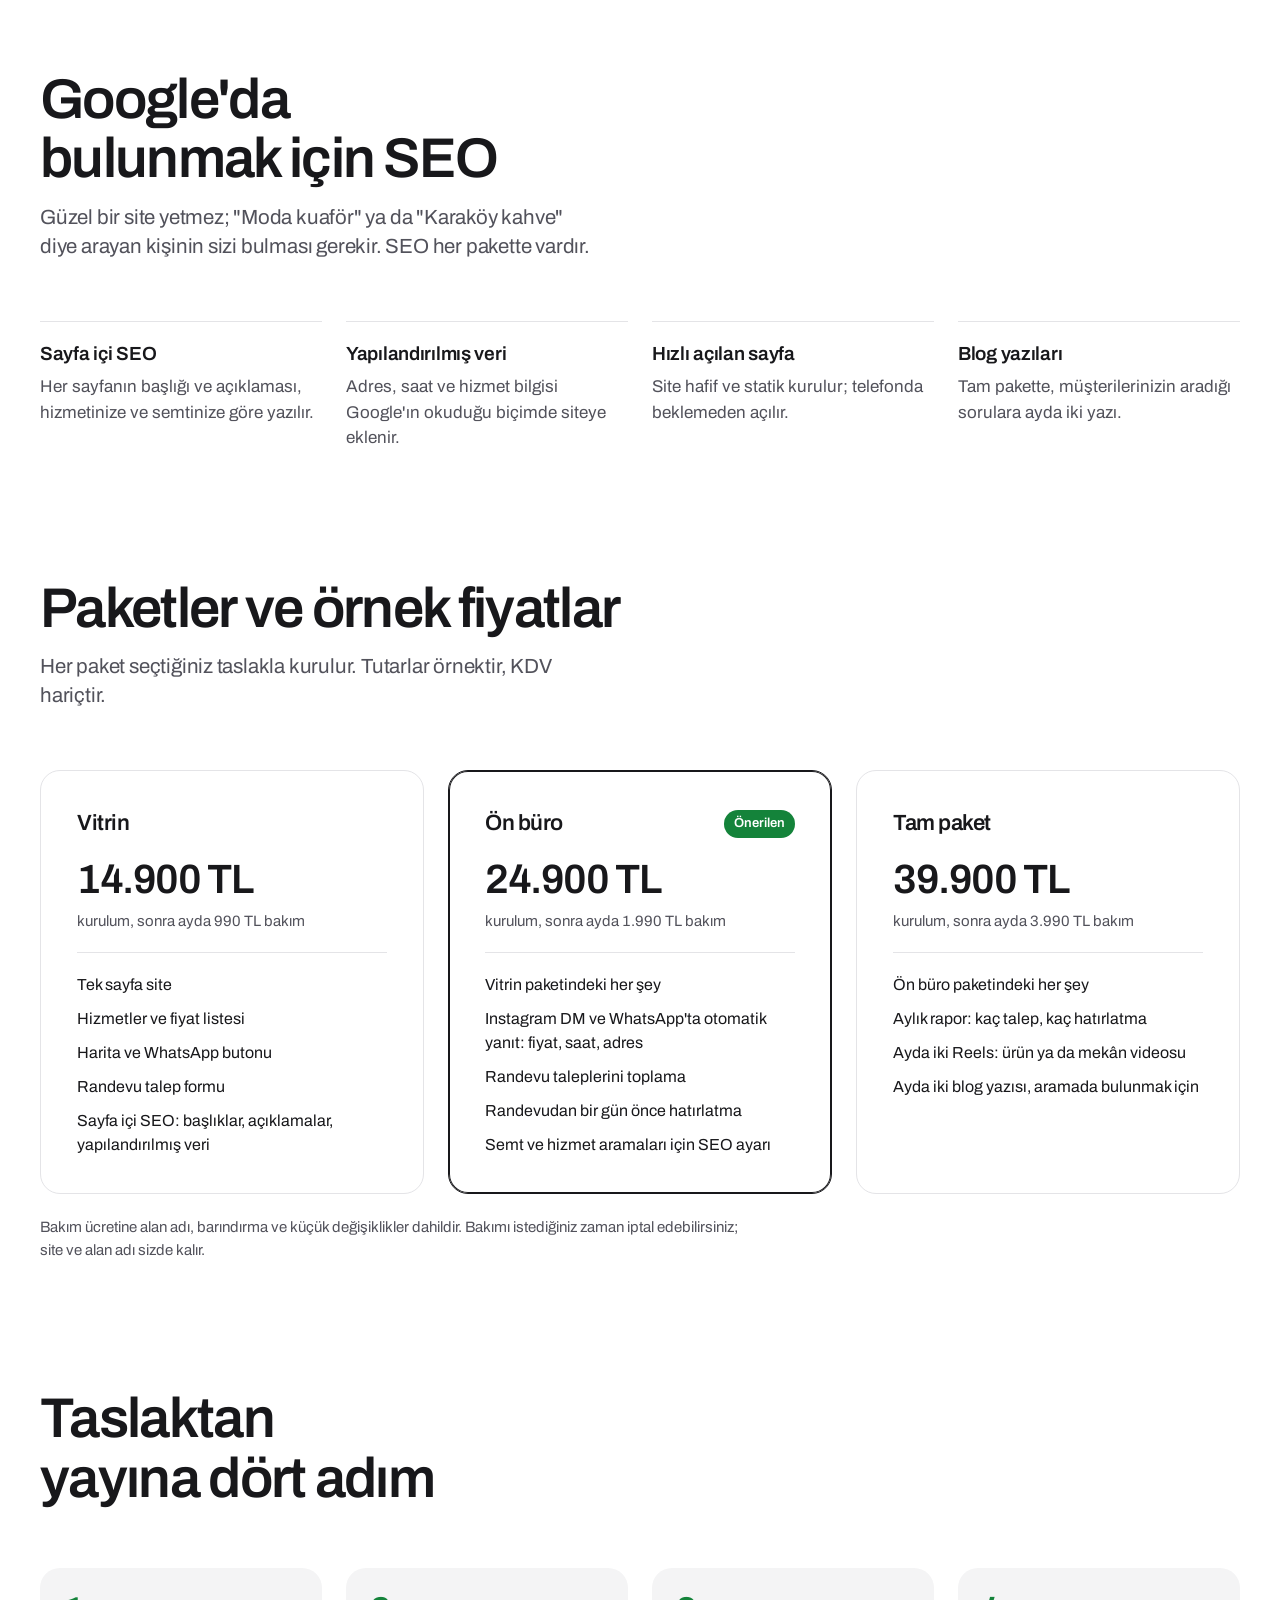
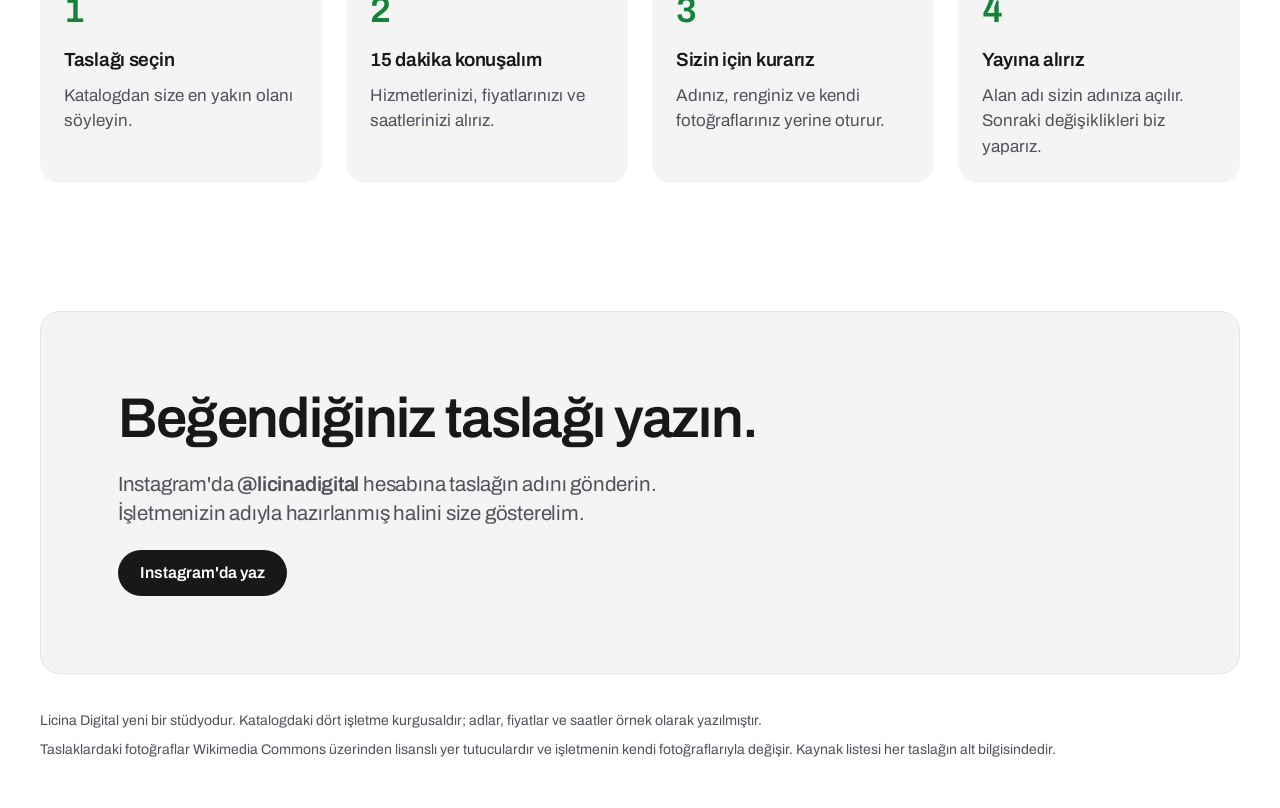
==== commit 6a9bf9cf: "Katalog: beyaz tasarım, yeni fiyatlar ve SEO bölümü Co-Authored-By: Claude Opus 5.5 <noreply@anthrop" ====
--- a/index.html
+++ b/index.html
@@ -5,19 +5,19 @@
 <meta name="viewport" content="width=device-width, initial-scale=1, viewport-fit=cover">
 <title>Licina Site Kataloğu</title>
 <meta name="description" content="Licina Digital site taslakları: kuaför, kafe, pansiyon ve diş kliniği için hazırlanmış dört örnek site, SEO ve örnek paket fiyatları.">
+<link rel="preconnect" href="https://fonts.googleapis.com">
+<link rel="preconnect" href="https://fonts.gstatic.com" crossorigin>
+<link href="https://fonts.googleapis.com/css2?family=Archivo:wght@400;500;600;700&display=swap" rel="stylesheet">
 <style>
-/* Layout: a quiet product lineup. One tile per draft in the draft's own colour; system type, tight display tracking. */
+/* Layout: Swiss, white. One light tile per draft with its screenshots; black type and buttons, the brand green only on small marks. */
 :root {
-  --bg: #f5f5f7; --surface: #ffffff; --ink: #1d1d1f; --muted: #6e6e73; --line: rgba(0, 0, 0, 0.1);
-  --accent: #14833a; --accent-ink: #ffffff; --bar: rgba(245, 245, 247, 0.72);
-  --font: system-ui, -apple-system, "Segoe UI", Roboto, "Helvetica Neue", Arial, sans-serif;
+  color-scheme: light;
+  --bg: #ffffff; --surface: #f4f4f5; --surface-2: #fafafa; --ink: #18181b; --muted: #52525b; --line: #e4e4e7;
+  --accent: #18181b; --accent-ink: #ffffff; --brand: #14833a; --bar: rgba(255, 255, 255, 0.82);
+  --font: "Archivo", "Helvetica Neue", Arial, system-ui, sans-serif;
   --gut-l: max(20px, env(safe-area-inset-left, 0px)); --gut-r: max(20px, env(safe-area-inset-right, 0px));
-  --radius: 28px;
+  --radius: 20px;
 }
-@media (prefers-color-scheme: dark) {
-  :root:not([data-theme="light"]) { --bg: #000000; --surface: #1c1c1e; --ink: #f5f5f7; --muted: #a1a1a6; --line: rgba(255, 255, 255, 0.16); --accent: #4fd167; --accent-ink: #04210c; --bar: rgba(0, 0, 0, 0.66); color-scheme: dark; }
-}
-:root[data-theme="dark"] { --bg: #000000; --surface: #1c1c1e; --ink: #f5f5f7; --muted: #a1a1a6; --line: rgba(255, 255, 255, 0.16); --accent: #4fd167; --accent-ink: #04210c; --bar: rgba(0, 0, 0, 0.66); color-scheme: dark; }
 
 *, *::before, *::after { box-sizing: border-box; }
 html { scroll-behavior: smooth; scroll-padding-top: 72px; }
@@ -26,32 +26,32 @@
 a { color: inherit; text-decoration: none; }
 h1, h2, h3, p, ul, ol, dl, dd { margin: 0; }
 ul, ol { padding: 0; list-style: none; }
-:focus-visible { outline: 2px solid var(--accent); outline-offset: 3px; border-radius: 6px; }
+:focus-visible { outline: 2px solid var(--brand); outline-offset: 3px; border-radius: 6px; }
 .wrap { max-width: 1240px; margin-inline: auto; padding-left: var(--gut-l); padding-right: var(--gut-r); }
 .muted { color: var(--muted); }
 
 /* type: tracking tightens as size grows */
-.h-display { font-size: clamp(2.5rem, 6.6vw, 5.25rem); line-height: 1.03; letter-spacing: -0.035em; font-weight: 650; text-wrap: balance; }
-.h-section { font-size: clamp(2rem, 4.4vw, 3.5rem); line-height: 1.06; letter-spacing: -0.03em; font-weight: 650; text-wrap: balance; }
-.h-tile { font-size: clamp(2rem, 3.6vw, 3.25rem); line-height: 1.04; letter-spacing: -0.03em; font-weight: 650; }
+.h-display { font-size: clamp(2.5rem, 6.6vw, 5.25rem); line-height: 1.03; letter-spacing: -0.035em; font-weight: 600; text-wrap: balance; }
+.h-section { font-size: clamp(2rem, 4.4vw, 3.5rem); line-height: 1.06; letter-spacing: -0.03em; font-weight: 600; text-wrap: balance; }
+.h-tile { font-size: clamp(2rem, 3.6vw, 3.25rem); line-height: 1.04; letter-spacing: -0.03em; font-weight: 600; }
 .lead { font-size: clamp(1.125rem, 1.6vw, 1.375rem); line-height: 1.42; letter-spacing: -0.01em; max-width: 46ch; }
 .kicker { font-size: 0.9375rem; font-weight: 600; letter-spacing: 0; }
 
 /* buttons: answer on press, not on release */
 .btn { display: inline-flex; align-items: center; justify-content: center; min-height: 46px; padding: 0 22px; border-radius: 999px; border: 0; background: var(--accent); color: var(--accent-ink); font: 600 1rem/1 var(--font); cursor: pointer; transition: transform 0.1s ease-out, filter 0.2s ease; }
-.btn:hover { filter: brightness(1.08); }
+.btn:hover { background: #3f3f46; }
+.btn--quiet:hover { background: var(--surface); }
 .btn:active { transform: scale(0.97); }
 .btn--quiet { background: transparent; color: inherit; box-shadow: inset 0 0 0 1px currentColor; }
-.btn--tile { background: var(--t-ink); color: var(--t-bg); }
-.textlink { color: var(--accent); font-weight: 600; }
+.textlink { color: var(--brand); font-weight: 600; }
 .textlink:hover { text-decoration: underline; text-underline-offset: 4px; }
 
 /* bar: a translucent layer, content scrolls under it */
 body::before { content: ""; position: fixed; inset: 0 0 auto; height: env(safe-area-inset-top, 0px); z-index: 30; background: var(--bg); }
 .bar { position: sticky; top: env(safe-area-inset-top, 0px); z-index: 20; background: var(--bar); -webkit-backdrop-filter: saturate(180%) blur(20px); backdrop-filter: saturate(180%) blur(20px); border-bottom: 1px solid var(--line); }
 .bar__row { display: flex; align-items: center; justify-content: space-between; gap: 16px; min-height: 56px; }
-.brand { display: inline-flex; align-items: center; gap: 10px; font-weight: 650; letter-spacing: -0.01em; }
-.brand__mark { display: grid; place-items: center; width: 28px; height: 28px; border-radius: 8px; background: #0b0f0c; color: #4fd167; font-weight: 800; font-size: 1.05rem; line-height: 1; }
+.brand { display: inline-flex; align-items: center; gap: 10px; font-weight: 600; letter-spacing: -0.01em; }
+.brand__mark { display: grid; place-items: center; width: 28px; height: 28px; border-radius: 8px; background: var(--brand); color: #ffffff; font-weight: 800; font-size: 1.05rem; line-height: 1; }
 .bar__links { display: flex; gap: 26px; font-size: 0.9375rem; }
 .bar__links a { opacity: 0.82; }
 .bar__links a:hover { opacity: 1; }
@@ -67,18 +67,18 @@
 
 /* tiles: each draft in its own colour */
 .tiles { display: grid; gap: clamp(16px, 2vw, 24px); }
-.tile { position: relative; display: grid; grid-template-columns: minmax(0, 5fr) minmax(0, 7fr); gap: clamp(24px, 4vw, 56px); align-items: center; padding: clamp(28px, 4.4vw, 64px); border-radius: var(--radius); background: var(--t-bg); color: var(--t-ink); overflow: hidden; }
+.tile { position: relative; display: grid; grid-template-columns: minmax(0, 5fr) minmax(0, 7fr); gap: clamp(24px, 4vw, 56px); align-items: center; padding: clamp(28px, 4.4vw, 64px); border-radius: var(--radius); background: var(--surface); color: var(--ink); border: 1px solid var(--line); overflow: hidden; }
 .tile--flip .tile__text { order: 2; }
 .tile__text { display: grid; gap: 18px; justify-items: start; min-width: 0; }
-.tile__sector { font-size: 0.9375rem; font-weight: 600; opacity: 0.78; }
-.tile__copy { font-size: 1.125rem; line-height: 1.45; max-width: 36ch; opacity: 0.92; }
+.tile__sector { font-size: 0.9375rem; font-weight: 600; color: var(--muted); }
+.tile__copy { font-size: 1.125rem; line-height: 1.5; max-width: 36ch; color: #3f3f46; }
 .tile__list { display: grid; gap: 8px; font-size: 1rem; }
-.tile__list li { padding-left: 18px; position: relative; opacity: 0.9; }
-.tile__list li::before { content: ""; position: absolute; left: 0; top: 0.72em; width: 8px; height: 1px; background: currentColor; }
+.tile__list li { padding-left: 18px; position: relative; color: #3f3f46; }
+.tile__list li::before { content: ""; position: absolute; left: 0; top: 0.72em; width: 8px; height: 2px; background: var(--brand); }
 .tile__shots { position: relative; min-width: 0; padding-bottom: 7%; padding-right: 7%; }
 .tile--flip .tile__shots { padding-right: 0; padding-left: 7%; }
-.shot-desk { width: 100%; aspect-ratio: 16 / 10; object-fit: cover; object-position: top; border-radius: 14px; box-shadow: 0 30px 60px -20px rgba(0, 0, 0, 0.5), 0 0 0 1px rgba(255, 255, 255, 0.08); transition: transform 0.6s cubic-bezier(0.2, 0.8, 0.2, 1); }
-.shot-phone { position: absolute; right: 0; bottom: 0; width: 23%; aspect-ratio: 390 / 844; object-fit: cover; object-position: top; border-radius: 16px; box-shadow: 0 24px 48px -14px rgba(0, 0, 0, 0.6), 0 0 0 1px rgba(255, 255, 255, 0.14); transition: transform 0.6s cubic-bezier(0.2, 0.8, 0.2, 1); }
+.shot-desk { width: 100%; aspect-ratio: 16 / 10; object-fit: cover; object-position: top; border-radius: 14px; box-shadow: 0 24px 48px -24px rgba(24, 24, 27, 0.35), 0 0 0 1px rgba(24, 24, 27, 0.08); transition: transform 0.6s cubic-bezier(0.2, 0.8, 0.2, 1); }
+.shot-phone { position: absolute; right: 0; bottom: 0; width: 23%; aspect-ratio: 390 / 844; object-fit: cover; object-position: top; border-radius: 16px; box-shadow: 0 20px 40px -16px rgba(24, 24, 27, 0.4), 0 0 0 1px rgba(24, 24, 27, 0.1); transition: transform 0.6s cubic-bezier(0.2, 0.8, 0.2, 1); }
 .tile--flip .shot-phone { right: auto; left: 0; }
 .tile:hover .shot-desk { transform: translateY(-4px); }
 .tile:hover .shot-phone { transform: translateY(-8px); }
@@ -92,17 +92,17 @@
 /* what every draft carries */
 .carry { display: grid; grid-template-columns: repeat(4, minmax(0, 1fr)); gap: clamp(16px, 2vw, 24px); }
 .carry li { padding-top: 18px; border-top: 1px solid var(--line); display: grid; gap: 6px; align-content: start; }
-.carry strong { font-size: 1.1875rem; letter-spacing: -0.015em; font-weight: 650; }
+.carry strong { font-size: 1.1875rem; letter-spacing: -0.015em; font-weight: 600; }
 @media (max-width: 860px) { .carry { grid-template-columns: repeat(2, minmax(0, 1fr)); } }
 @media (max-width: 480px) { .carry { grid-template-columns: 1fr; } }
 
 /* plans */
 .plans { display: grid; grid-template-columns: repeat(3, minmax(0, 1fr)); gap: clamp(16px, 2vw, 24px); align-items: stretch; }
-.plan { display: grid; grid-template-rows: auto auto 1fr; gap: 20px; padding: clamp(24px, 3vw, 36px); border-radius: var(--radius); background: var(--surface); }
-.plan--pick { box-shadow: inset 0 0 0 2px var(--accent); }
-.plan__name { display: flex; align-items: center; justify-content: space-between; gap: 12px; font-size: 1.375rem; font-weight: 650; letter-spacing: -0.02em; }
-.plan__tag { font-size: 0.8125rem; font-weight: 600; letter-spacing: 0; color: var(--accent); }
-.plan__price { font-size: clamp(2rem, 3.2vw, 2.75rem); font-weight: 650; letter-spacing: -0.035em; line-height: 1; font-variant-numeric: tabular-nums; }
+.plan { display: grid; grid-template-rows: auto auto 1fr; gap: 20px; padding: clamp(24px, 3vw, 36px); border-radius: var(--radius); background: var(--bg); border: 1px solid var(--line); }
+.plan--pick { border-color: var(--ink); box-shadow: inset 0 0 0 1px var(--ink); }
+.plan__name { display: flex; align-items: center; justify-content: space-between; gap: 12px; font-size: 1.375rem; font-weight: 600; letter-spacing: -0.02em; }
+.plan__tag { font-size: 0.8125rem; font-weight: 600; letter-spacing: 0; color: #ffffff; background: var(--brand); padding: 4px 10px; border-radius: 999px; }
+.plan__price { font-size: clamp(2rem, 3.2vw, 2.75rem); font-weight: 600; letter-spacing: -0.035em; line-height: 1; font-variant-numeric: tabular-nums; }
 .plan__price small { display: block; margin-top: 10px; font-size: 0.9375rem; font-weight: 400; letter-spacing: 0; color: var(--muted); line-height: 1.4; }
 .plan__list { display: grid; gap: 10px; align-content: start; font-size: 1rem; padding-top: 20px; border-top: 1px solid var(--line); }
 .note { margin-top: 22px; font-size: 0.9375rem; color: var(--muted); max-width: 78ch; }
@@ -110,16 +110,15 @@
 
 /* steps */
 .steps { display: grid; grid-template-columns: repeat(4, minmax(0, 1fr)); gap: clamp(16px, 2vw, 24px); counter-reset: s; }
-.steps li { counter-increment: s; padding: 24px; border-radius: 22px; background: var(--surface); display: grid; gap: 8px; align-content: start; }
-.steps li::before { content: counter(s); font-size: 2.25rem; font-weight: 650; letter-spacing: -0.04em; line-height: 1; color: var(--accent); font-variant-numeric: tabular-nums; margin-bottom: 10px; }
-.steps strong { font-size: 1.1875rem; font-weight: 650; letter-spacing: -0.015em; }
+.steps li { counter-increment: s; padding: 24px; border-radius: var(--radius); background: var(--surface); display: grid; gap: 8px; align-content: start; }
+.steps li::before { content: counter(s); font-size: 2.25rem; font-weight: 600; letter-spacing: -0.04em; line-height: 1; color: var(--brand); font-variant-numeric: tabular-nums; margin-bottom: 10px; }
+.steps strong { font-size: 1.1875rem; font-weight: 600; letter-spacing: -0.015em; }
 @media (max-width: 860px) { .steps { grid-template-columns: repeat(2, minmax(0, 1fr)); } }
 @media (max-width: 480px) { .steps { grid-template-columns: 1fr; } }
 
 /* close */
-.close { padding: clamp(36px, 6vw, 88px); border-radius: var(--radius); background: #0b0f0c; color: #f3f6f3; display: grid; gap: 22px; justify-items: start; }
-.close .btn { background: #4fd167; color: #04210c; }
-.close .handle { font-weight: 650; user-select: all; }
+.close { padding: clamp(36px, 6vw, 88px); border-radius: var(--radius); background: var(--surface); color: var(--ink); border: 1px solid var(--line); display: grid; gap: 22px; justify-items: start; }
+.close .handle { font-weight: 600; user-select: all; }
 .foot { padding-block: 36px 48px; font-size: 0.875rem; color: var(--muted); display: grid; gap: 8px; }
 </style>
 </head>
@@ -155,7 +154,7 @@
   <section id="taslaklar" aria-label="Taslaklar">
     <div class="wrap tiles">
 
-      <article class="tile" style="--t-bg:#1b1410; --t-ink:#efe5d5">
+      <article class="tile">
         <div class="tile__text">
           <p class="tile__sector">Kafe ve kavurma atölyesi</p>
           <h2 class="h-tile">Kavruk</h2>
@@ -165,7 +164,7 @@
             <li>250 gramlık çekirdek sipariş formu</li>
             <li>Kavurma fotoğrafları, konum ve saatler</li>
           </ul>
-          <a class="btn btn--tile" href="kafe/" data-draft="kafe">Kavruk taslağını aç</a>
+          <a class="btn" href="kafe/" data-draft="kafe">Kavruk taslağını aç</a>
         </div>
         <div class="tile__shots">
           <img class="shot-desk" src="img/kafe-desk.webp" alt="Kavruk taslağının masaüstü ilk ekranı: koyu zeminde dev KAVRUK yazısı önünde espresso fincanı" width="1440" height="900">
@@ -173,7 +172,7 @@
         </div>
       </article>
 
-      <article class="tile tile--flip" style="--t-bg:#4a0f18; --t-ink:#f3e6dc">
+      <article class="tile tile--flip">
         <div class="tile__text">
           <p class="tile__sector">Kuaför ve güzellik salonu</p>
           <h2 class="h-tile">Atölye Nar</h2>
@@ -183,7 +182,7 @@
             <li>Renk danışması adımları</li>
             <li>Randevu talep formu, çalışma saatleri</li>
           </ul>
-          <a class="btn btn--tile" href="kuafor/" data-draft="kuafor">Atölye Nar taslağını aç</a>
+          <a class="btn" href="kuafor/" data-draft="kuafor">Atölye Nar taslağını aç</a>
         </div>
         <div class="tile__shots">
           <img class="shot-desk" src="img/kuafor-desk.webp" alt="Atölye Nar taslağının masaüstü ilk ekranı: nar kırmızısı zeminde serum şişesi" width="1440" height="900" loading="lazy">
@@ -191,7 +190,7 @@
         </div>
       </article>
 
-      <article class="tile" style="--t-bg:#e7e1d5; --t-ink:#1f2a26">
+      <article class="tile">
         <div class="tile__text">
           <p class="tile__sector">Butik pansiyon</p>
           <h2 class="h-tile">Taş Avlu</h2>
@@ -201,7 +200,7 @@
             <li>Tarihli oda sorma formu</li>
             <li>Sezon, giriş ve çıkış saatleri</li>
           </ul>
-          <a class="btn btn--tile" href="pansiyon/" data-draft="pansiyon">Taş Avlu taslağını aç</a>
+          <a class="btn" href="pansiyon/" data-draft="pansiyon">Taş Avlu taslağını aç</a>
         </div>
         <div class="tile__shots">
           <img class="shot-desk" src="img/pansiyon-desk.webp" alt="Taş Avlu taslağının masaüstü ilk ekranı: açık zeminde pirinç oda anahtarı" width="1440" height="900" loading="lazy">
@@ -209,7 +208,7 @@
         </div>
       </article>
 
-      <article class="tile tile--flip" style="--t-bg:#0f1f2b; --t-ink:#e8eef2">
+      <article class="tile tile--flip">
         <div class="tile__text">
           <p class="tile__sector">Ağız ve diş sağlığı kliniği</p>
           <h2 class="h-tile">Sedef Diş Atölyesi</h2>
@@ -219,7 +218,7 @@
             <li>İlk muayene, üç adımda</li>
             <li>Muayene randevusu formu</li>
           </ul>
-          <a class="btn btn--tile" href="dis/" data-draft="dis">Sedef taslağını aç</a>
+          <a class="btn" href="dis/" data-draft="dis">Sedef taslağını aç</a>
         </div>
         <div class="tile__shots">
           <img class="shot-desk" src="img/dis-desk.webp" alt="Sedef Diş Atölyesi taslağının masaüstü ilk ekranı: gece mavisi zeminde çelik ağız aynası" width="1440" height="900" loading="lazy">
@@ -322,7 +321,7 @@
     <div class="wrap">
       <div class="close">
         <h2 class="h-section" id="close-title">Beğendiğiniz taslağı yazın.</h2>
-        <p class="lead" style="opacity:.86">Instagram'da <span class="handle">@licinadigital</span> hesabına taslağın adını gönderin. İşletmenizin adıyla hazırlanmış halini size gösterelim.</p>
+        <p class="lead muted">Instagram'da <span class="handle">@licinadigital</span> hesabına taslağın adını gönderin. İşletmenizin adıyla hazırlanmış halini size gösterelim.</p>
         <a class="btn" href="https://www.instagram.com/licinadigital/" target="_blank" rel="noopener">Instagram'da yaz</a>
       </div>
     </div>
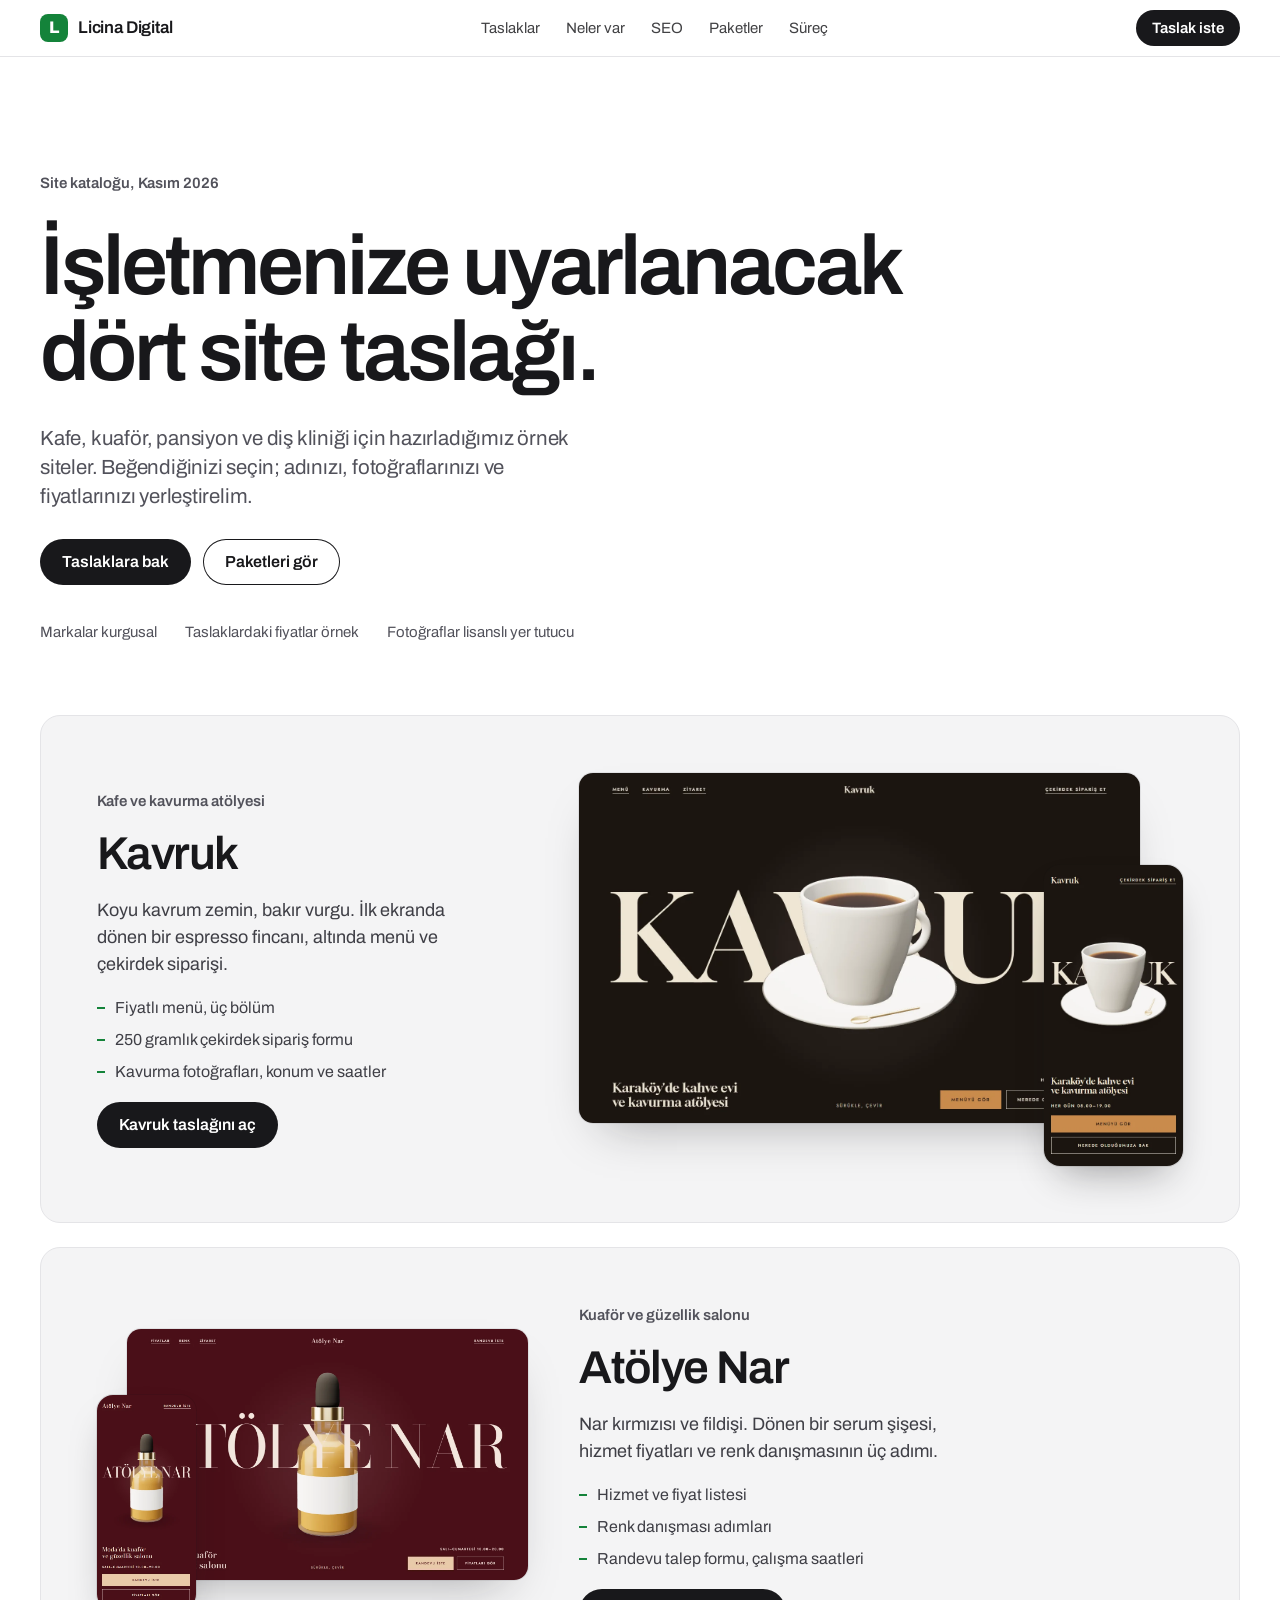
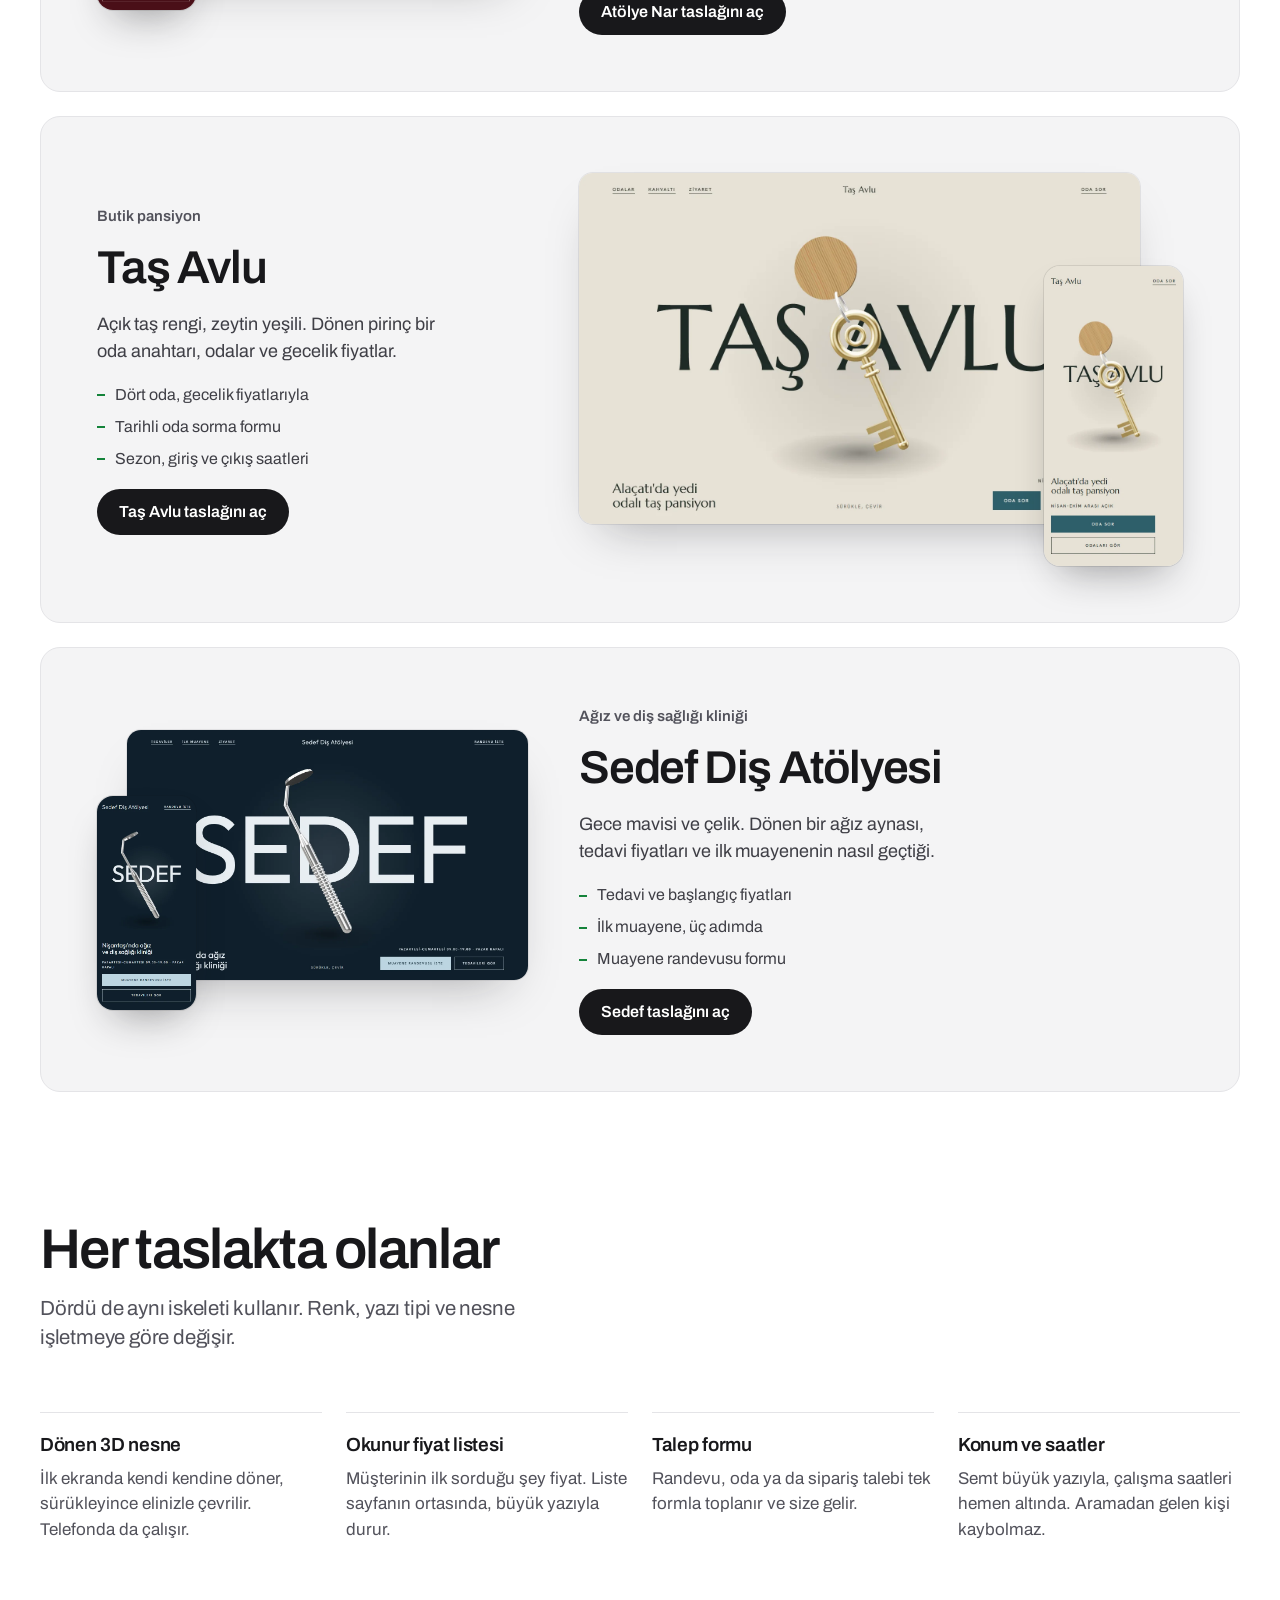
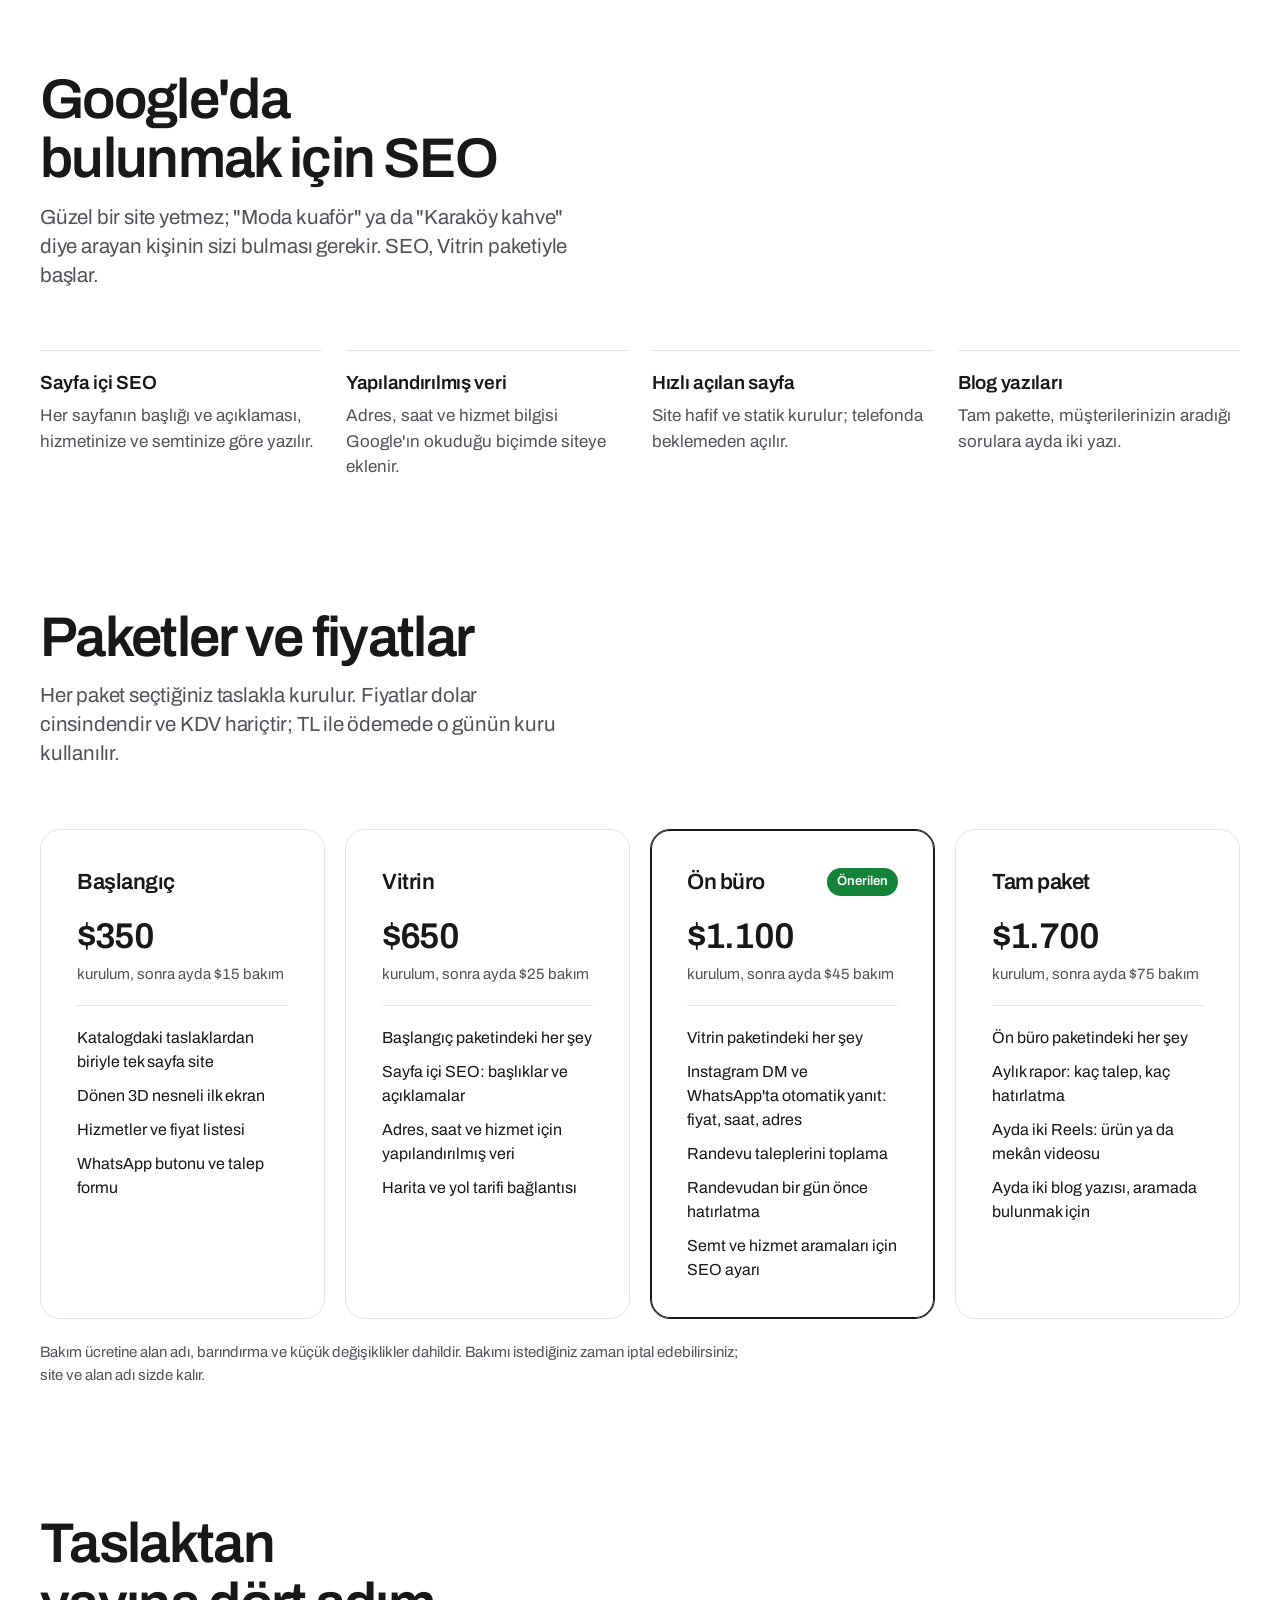
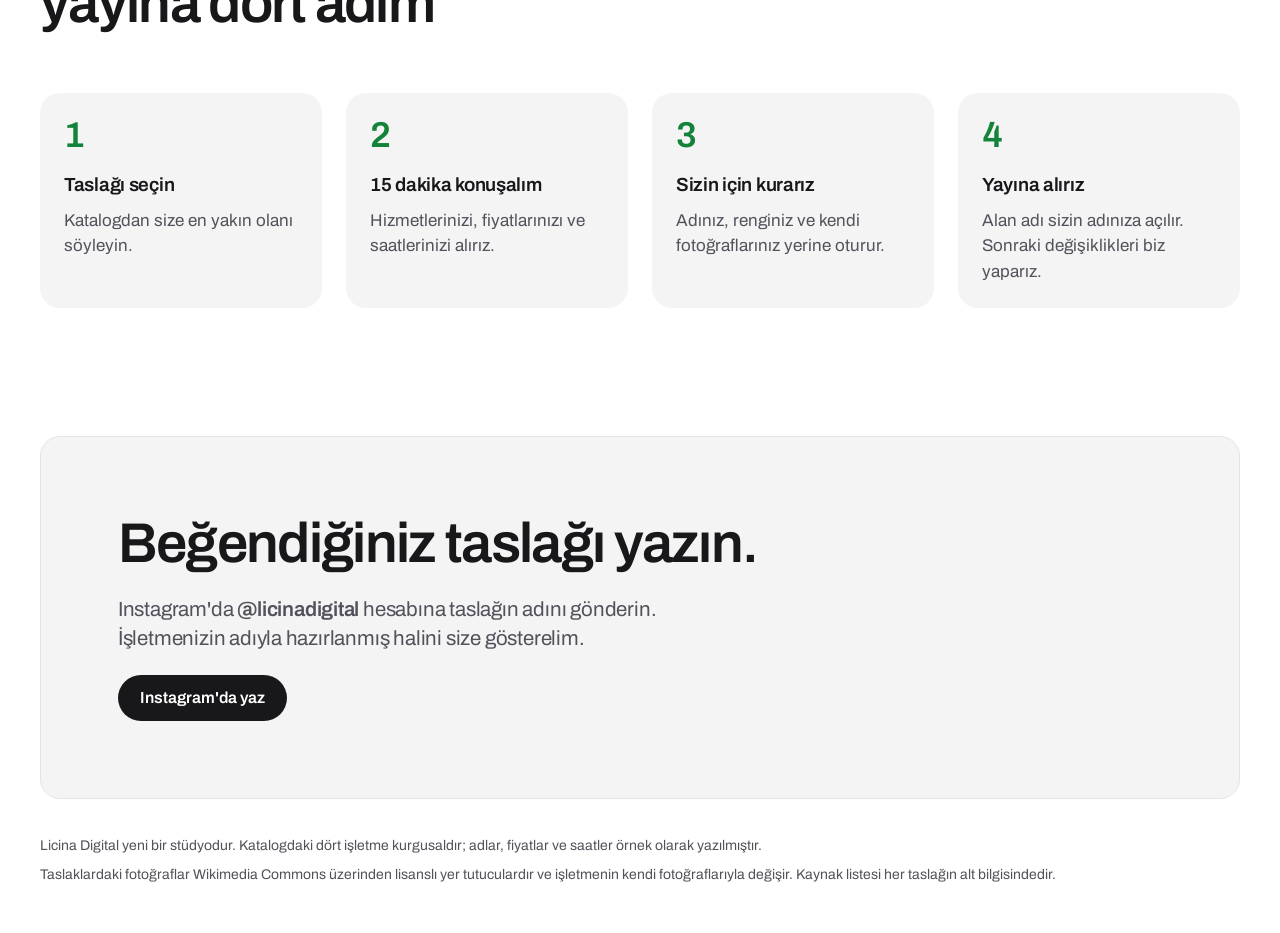
==== commit e271ae79: "Katalog: dolar fiyatlı dört paket (350-1.700 $) Co-Authored-By: Claude Opus 5.5 <noreply@anthropic.c" ====
--- a/index.html
+++ b/index.html
@@ -4,7 +4,7 @@
 <meta charset="utf-8">
 <meta name="viewport" content="width=device-width, initial-scale=1, viewport-fit=cover">
 <title>Licina Site Kataloğu</title>
-<meta name="description" content="Licina Digital site taslakları: kuaför, kafe, pansiyon ve diş kliniği için hazırlanmış dört örnek site, SEO ve örnek paket fiyatları.">
+<meta name="description" content="Licina Digital site taslakları: kuaför, kafe, pansiyon ve diş kliniği için hazırlanmış dört örnek site, SEO ve paket fiyatları.">
 <link rel="preconnect" href="https://fonts.googleapis.com">
 <link rel="preconnect" href="https://fonts.gstatic.com" crossorigin>
 <link href="https://fonts.googleapis.com/css2?family=Archivo:wght@400;500;600;700&display=swap" rel="stylesheet">
@@ -97,16 +97,17 @@
 @media (max-width: 480px) { .carry { grid-template-columns: 1fr; } }
 
 /* plans */
-.plans { display: grid; grid-template-columns: repeat(3, minmax(0, 1fr)); gap: clamp(16px, 2vw, 24px); align-items: stretch; }
+.plans { display: grid; grid-template-columns: repeat(4, minmax(0, 1fr)); gap: clamp(14px, 1.6vw, 20px); align-items: stretch; }
 .plan { display: grid; grid-template-rows: auto auto 1fr; gap: 20px; padding: clamp(24px, 3vw, 36px); border-radius: var(--radius); background: var(--bg); border: 1px solid var(--line); }
 .plan--pick { border-color: var(--ink); box-shadow: inset 0 0 0 1px var(--ink); }
 .plan__name { display: flex; align-items: center; justify-content: space-between; gap: 12px; font-size: 1.375rem; font-weight: 600; letter-spacing: -0.02em; }
 .plan__tag { font-size: 0.8125rem; font-weight: 600; letter-spacing: 0; color: #ffffff; background: var(--brand); padding: 4px 10px; border-radius: 999px; }
-.plan__price { font-size: clamp(2rem, 3.2vw, 2.75rem); font-weight: 600; letter-spacing: -0.035em; line-height: 1; font-variant-numeric: tabular-nums; }
+.plan__price { font-size: clamp(2rem, 2.8vw, 2.6rem); font-weight: 600; letter-spacing: -0.035em; line-height: 1; font-variant-numeric: tabular-nums; }
 .plan__price small { display: block; margin-top: 10px; font-size: 0.9375rem; font-weight: 400; letter-spacing: 0; color: var(--muted); line-height: 1.4; }
 .plan__list { display: grid; gap: 10px; align-content: start; font-size: 1rem; padding-top: 20px; border-top: 1px solid var(--line); }
 .note { margin-top: 22px; font-size: 0.9375rem; color: var(--muted); max-width: 78ch; }
-@media (max-width: 860px) { .plans { grid-template-columns: 1fr; } }
+@media (max-width: 1080px) { .plans { grid-template-columns: repeat(2, minmax(0, 1fr)); } }
+@media (max-width: 600px) { .plans { grid-template-columns: 1fr; } }
 
 /* steps */
 .steps { display: grid; grid-template-columns: repeat(4, minmax(0, 1fr)); gap: clamp(16px, 2vw, 24px); counter-reset: s; }
@@ -147,7 +148,7 @@
         <a class="btn" href="#taslaklar">Taslaklara bak</a>
         <a class="btn btn--quiet" href="#paketler">Paketleri gör</a>
       </div>
-      <p class="facts"><span>Markalar kurgusal</span><span>Fiyatlar örnek</span><span>Fotoğraflar lisanslı yer tutucu</span></p>
+      <p class="facts"><span>Markalar kurgusal</span><span>Taslaklardaki fiyatlar örnek</span><span>Fotoğraflar lisanslı yer tutucu</span></p>
     </div>
   </section>
 
@@ -248,7 +249,7 @@
     <div class="wrap">
       <div class="section__head">
         <h2 class="h-section">Google'da bulunmak için SEO</h2>
-        <p class="lead muted">Güzel bir site yetmez; "Moda kuaför" ya da "Karaköy kahve" diye arayan kişinin sizi bulması gerekir. SEO her pakette vardır.</p>
+        <p class="lead muted">Güzel bir site yetmez; "Moda kuaför" ya da "Karaköy kahve" diye arayan kişinin sizi bulması gerekir. SEO, Vitrin paketiyle başlar.</p>
       </div>
       <ul class="carry" style="grid-template-columns:repeat(auto-fit,minmax(240px,1fr))">
         <li><strong>Sayfa içi SEO</strong><span class="muted">Her sayfanın başlığı ve açıklaması, hizmetinize ve semtinize göre yazılır.</span></li>
@@ -262,24 +263,33 @@
   <section class="section" id="paketler" style="padding-top:0">
     <div class="wrap">
       <div class="section__head">
-        <h2 class="h-section">Paketler ve örnek fiyatlar</h2>
-        <p class="lead muted">Her paket seçtiğiniz taslakla kurulur. Tutarlar örnektir, KDV hariçtir.</p>
+        <h2 class="h-section">Paketler ve fiyatlar</h2>
+        <p class="lead muted">Her paket seçtiğiniz taslakla kurulur. Fiyatlar dolar cinsindendir ve KDV hariçtir; TL ile ödemede o günün kuru kullanılır.</p>
       </div>
       <div class="plans">
         <article class="plan">
+          <h3 class="plan__name">Başlangıç</h3>
+          <p class="plan__price">$350<small>kurulum, sonra ayda $15 bakım</small></p>
+          <ul class="plan__list">
+            <li>Katalogdaki taslaklardan biriyle tek sayfa site</li>
+            <li>Dönen 3D nesneli ilk ekran</li>
+            <li>Hizmetler ve fiyat listesi</li>
+            <li>WhatsApp butonu ve talep formu</li>
+          </ul>
+        </article>
+        <article class="plan">
           <h3 class="plan__name">Vitrin</h3>
-          <p class="plan__price">14.900 TL<small>kurulum, sonra ayda 990 TL bakım</small></p>
+          <p class="plan__price">$650<small>kurulum, sonra ayda $25 bakım</small></p>
           <ul class="plan__list">
-            <li>Tek sayfa site</li>
-            <li>Hizmetler ve fiyat listesi</li>
-            <li>Harita ve WhatsApp butonu</li>
-            <li>Randevu talep formu</li>
-            <li>Sayfa içi SEO: başlıklar, açıklamalar, yapılandırılmış veri</li>
+            <li>Başlangıç paketindeki her şey</li>
+            <li>Sayfa içi SEO: başlıklar ve açıklamalar</li>
+            <li>Adres, saat ve hizmet için yapılandırılmış veri</li>
+            <li>Harita ve yol tarifi bağlantısı</li>
           </ul>
         </article>
         <article class="plan plan--pick">
           <h3 class="plan__name">Ön büro<span class="plan__tag">Önerilen</span></h3>
-          <p class="plan__price">24.900 TL<small>kurulum, sonra ayda 1.990 TL bakım</small></p>
+          <p class="plan__price">$1.100<small>kurulum, sonra ayda $45 bakım</small></p>
           <ul class="plan__list">
             <li>Vitrin paketindeki her şey</li>
             <li>Instagram DM ve WhatsApp'ta otomatik yanıt: fiyat, saat, adres</li>
@@ -290,7 +300,7 @@
         </article>
         <article class="plan">
           <h3 class="plan__name">Tam paket</h3>
-          <p class="plan__price">39.900 TL<small>kurulum, sonra ayda 3.990 TL bakım</small></p>
+          <p class="plan__price">$1.700<small>kurulum, sonra ayda $75 bakım</small></p>
           <ul class="plan__list">
             <li>Ön büro paketindeki her şey</li>
             <li>Aylık rapor: kaç talep, kaç hatırlatma</li>
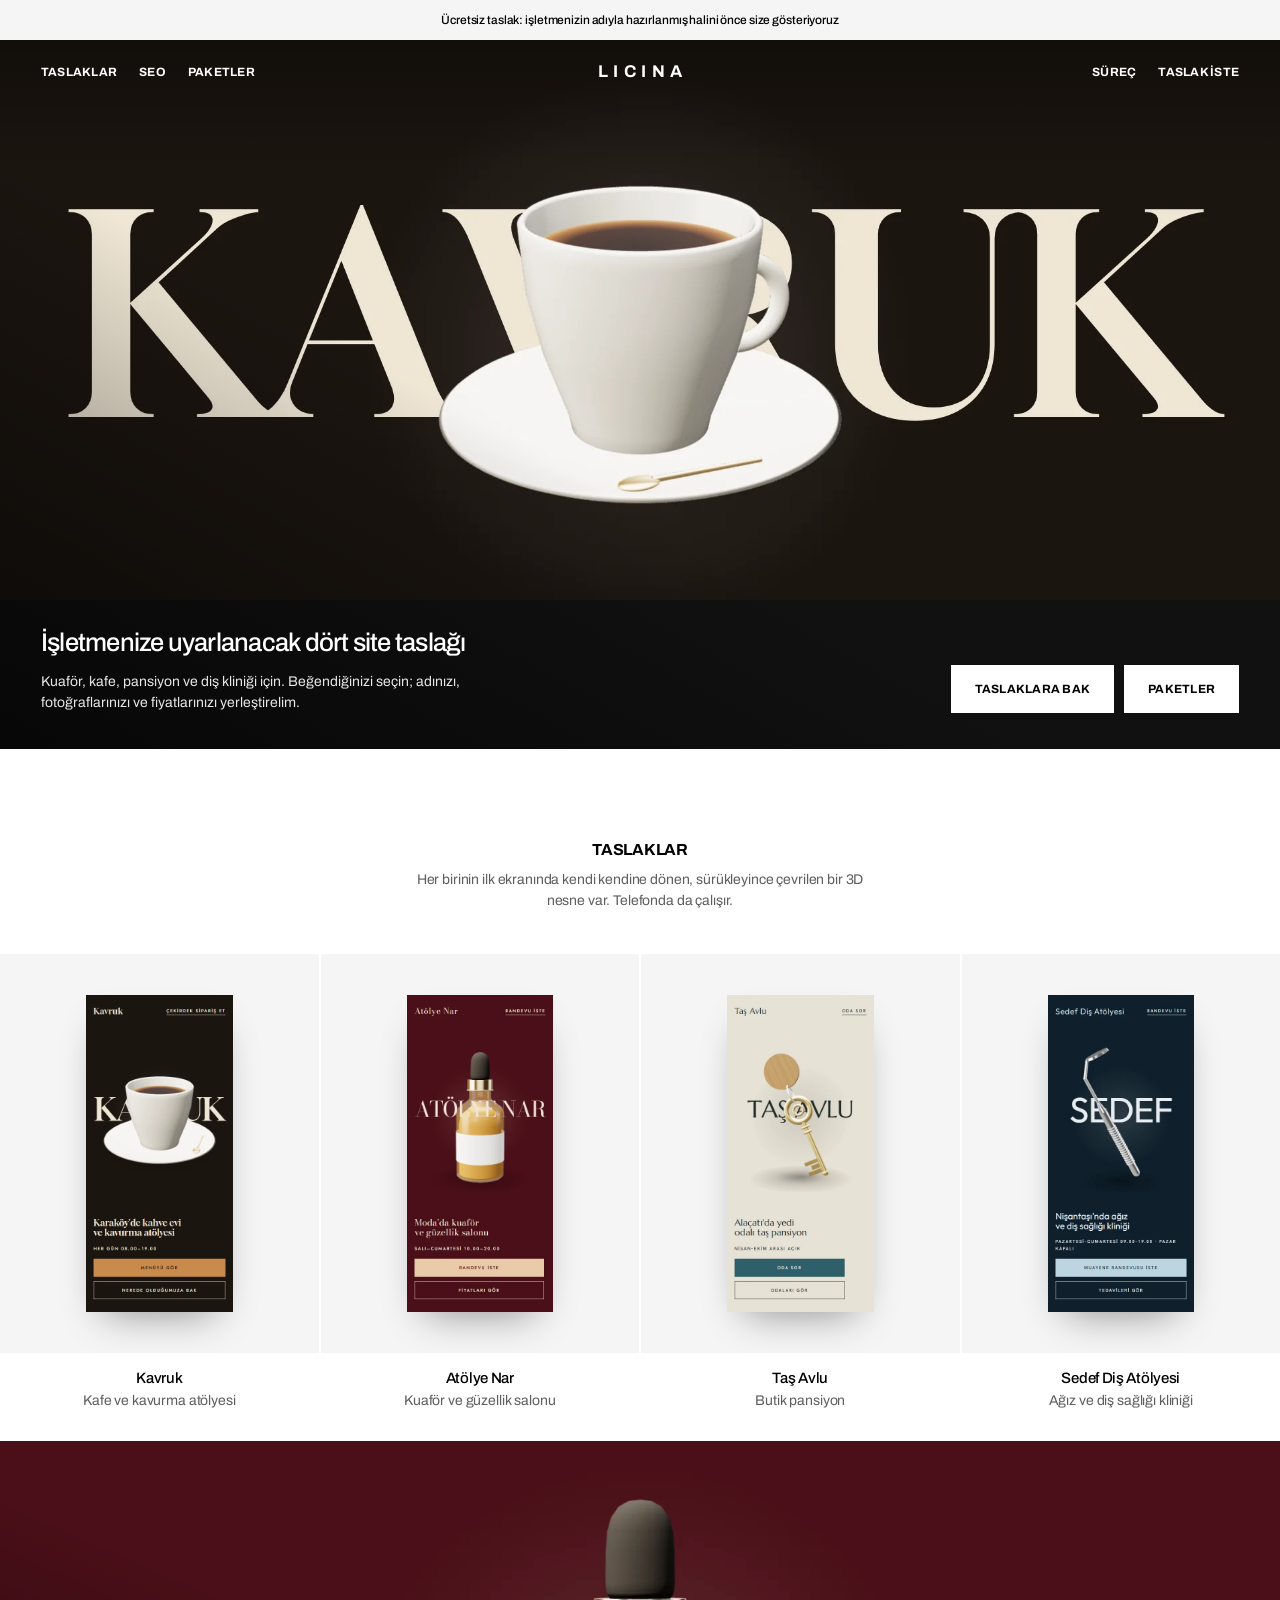
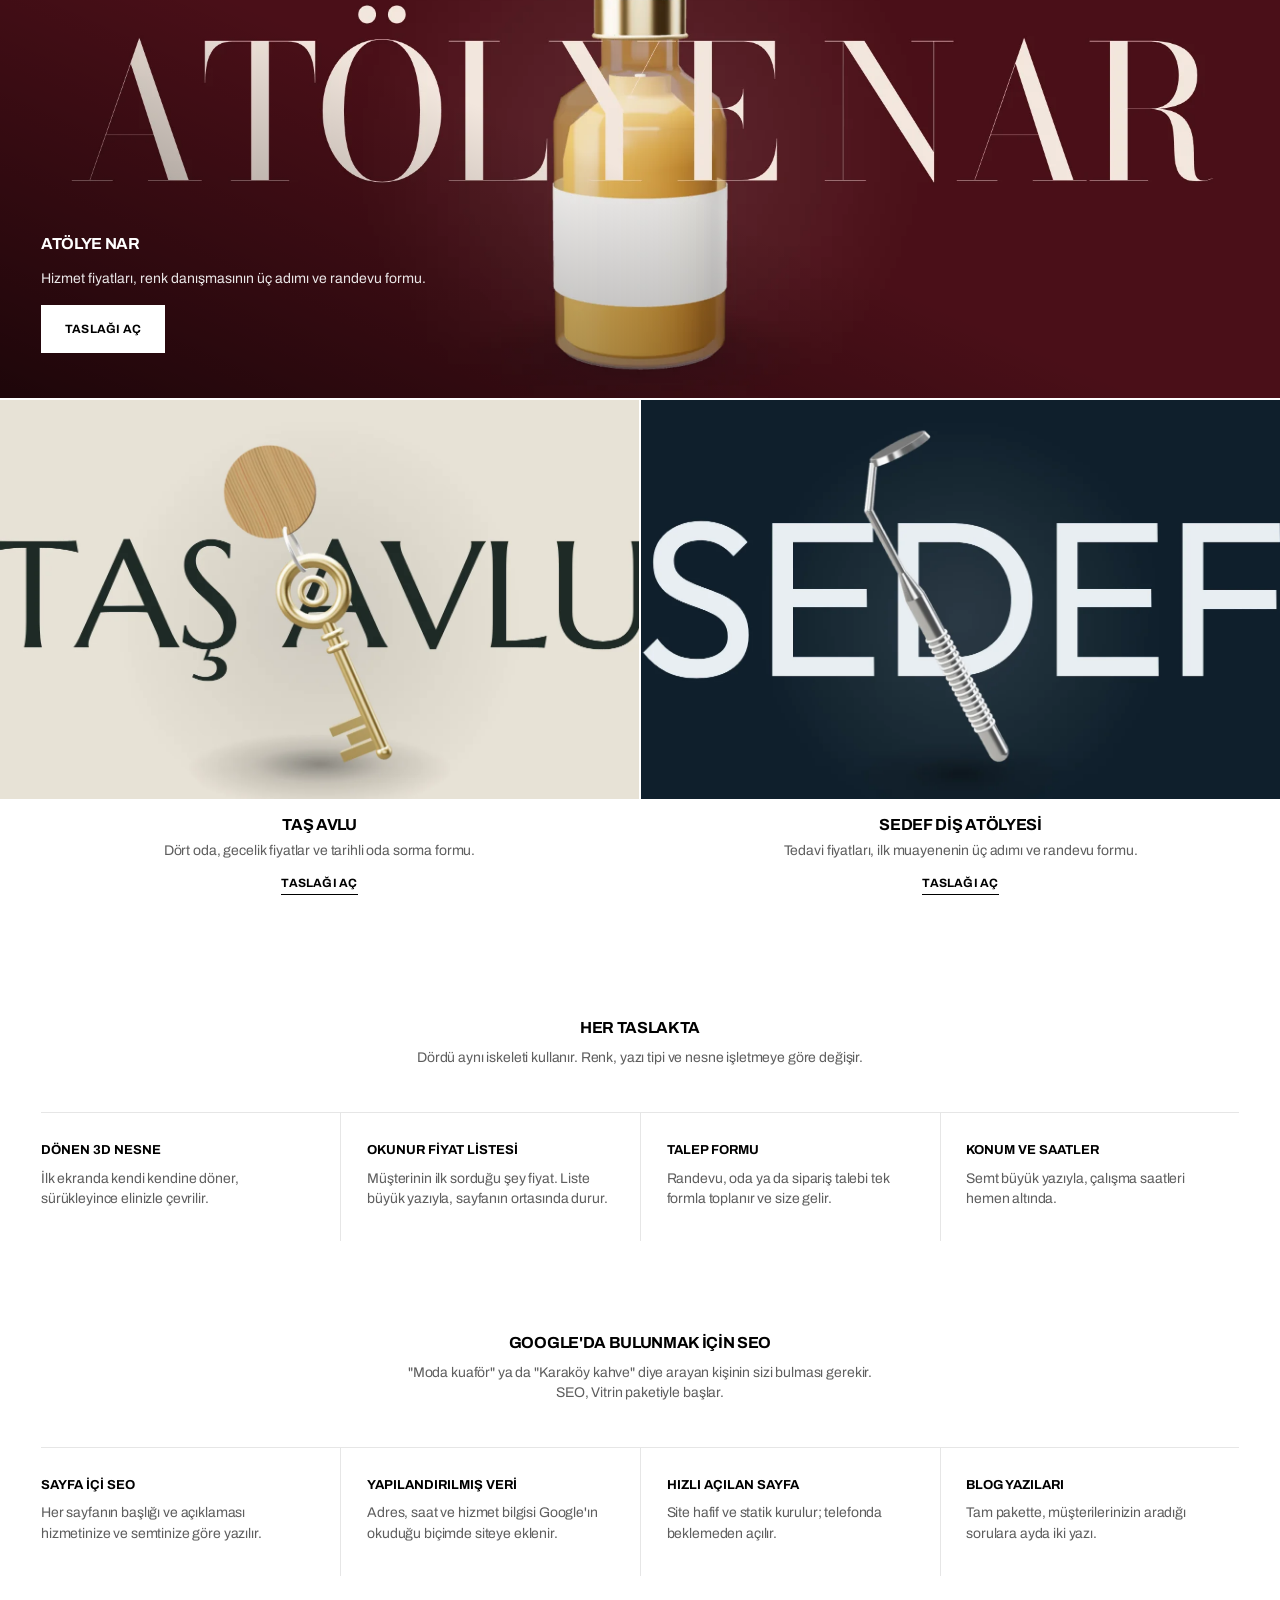
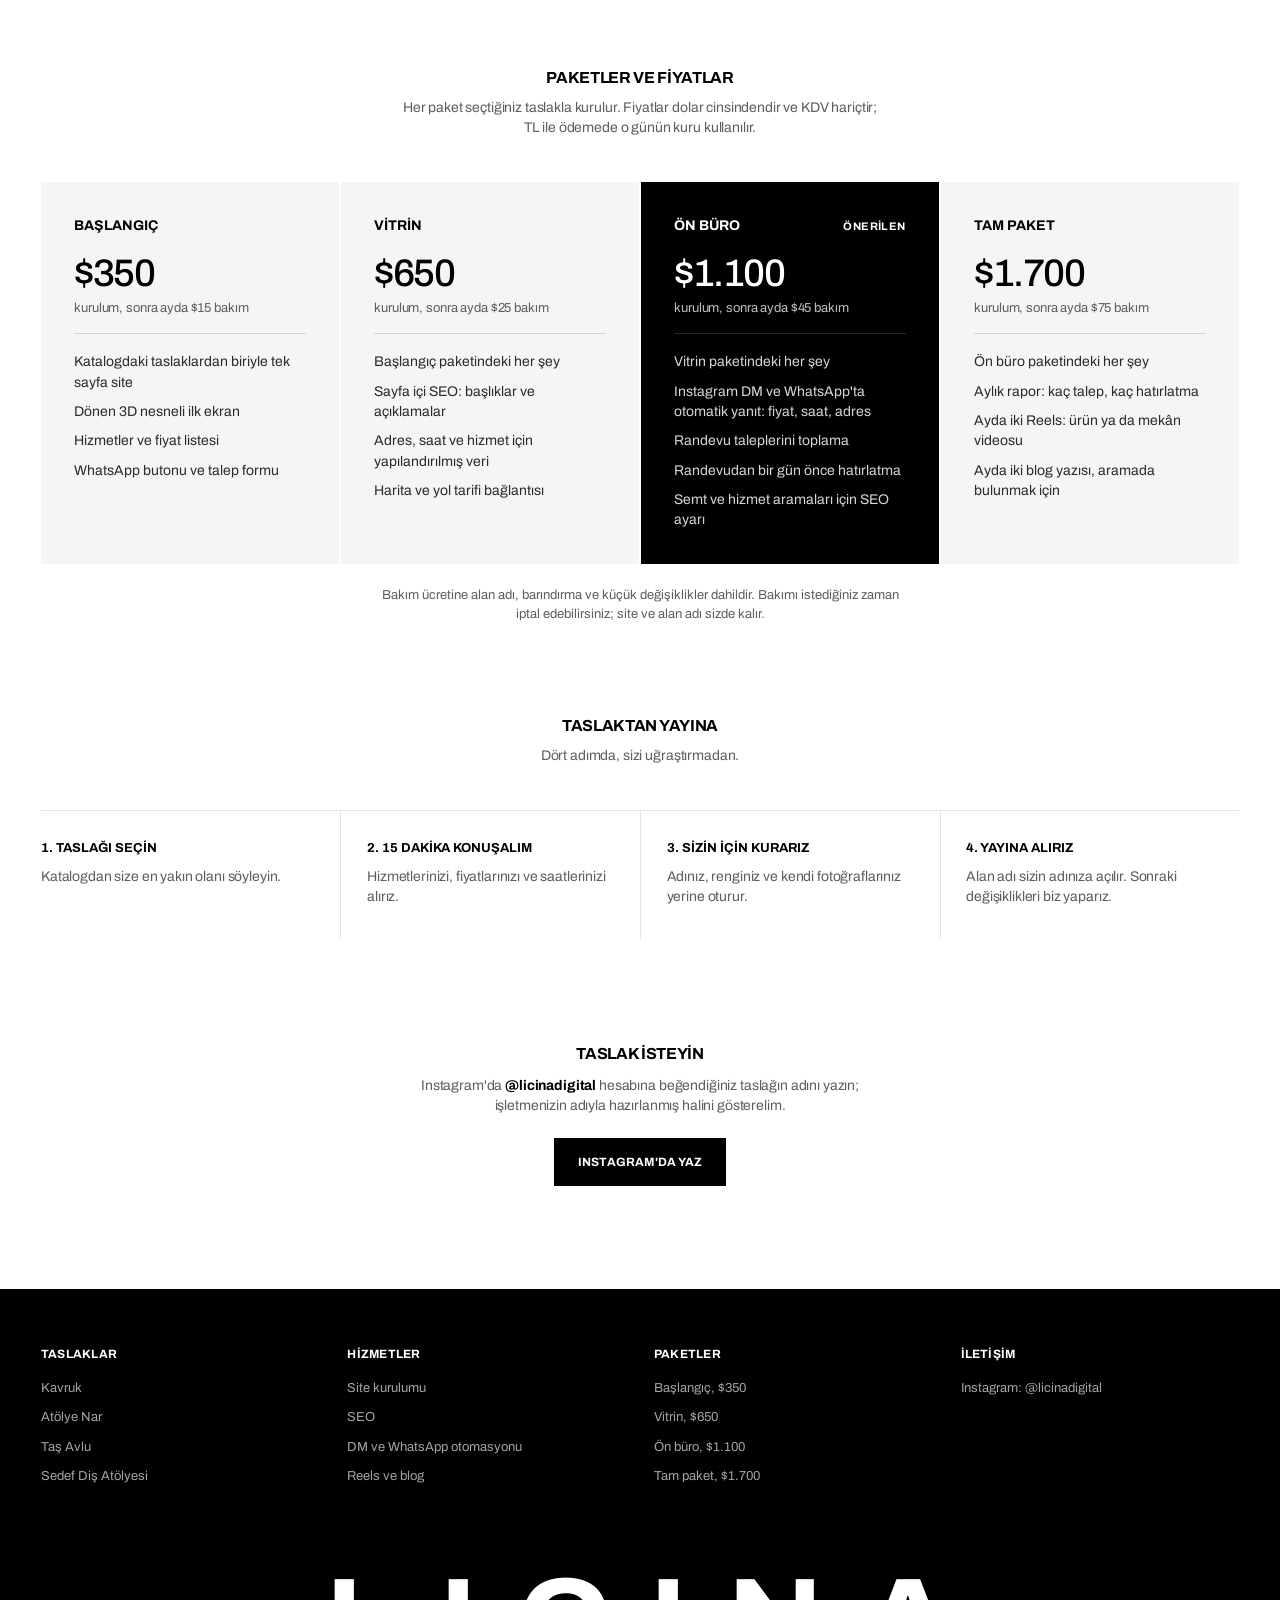
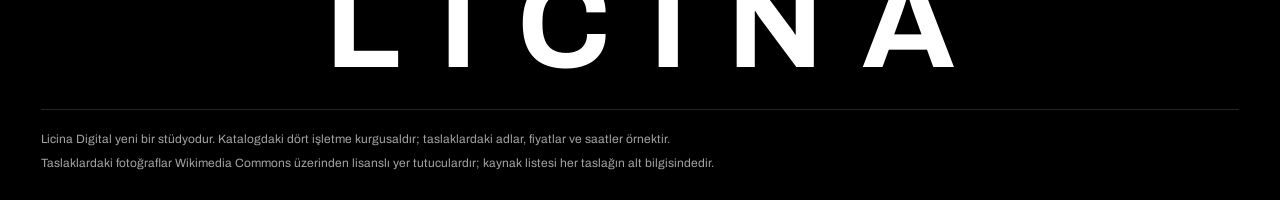
==== commit e11d886e: "Katalog: moda evi düzeni, tam genişlik görseller ve dörtlü ızgara Co-Authored-By: Claude Opus 5.5 <n" ====
--- a/index.html
+++ b/index.html
@@ -2,273 +2,270 @@
 <html lang="tr">
 <head>
 <meta charset="utf-8">
-<meta name="viewport" content="width=device-width, initial-scale=1, viewport-fit=cover">
+<meta name="viewport" content="width=device-width, initial-scale=1">
 <title>Licina Site Kataloğu</title>
-<meta name="description" content="Licina Digital site taslakları: kuaför, kafe, pansiyon ve diş kliniği için hazırlanmış dört örnek site, SEO ve paket fiyatları.">
+<meta name="description" content="Licina Digital site kataloğu: kuaför, kafe, pansiyon ve diş kliniği için dört site taslağı, SEO ve paket fiyatları.">
+<meta name="theme-color" content="#ffffff">
 <link rel="preconnect" href="https://fonts.googleapis.com">
 <link rel="preconnect" href="https://fonts.gstatic.com" crossorigin>
-<link href="https://fonts.googleapis.com/css2?family=Archivo:wght@400;500;600;700&display=swap" rel="stylesheet">
+<link href="https://fonts.googleapis.com/css2?family=Archivo:wght@400;500;700&display=swap" rel="stylesheet">
 <style>
-/* Layout: Swiss, white. One light tile per draft with its screenshots; black type and buttons, the brand green only on small marks. */
+/* Layout: a fashion-house storefront. White ground, black type, colour only in the pictures.
+   Full-bleed pictures with small centred captions, a four-up "product" grid on grey, square buttons, a black footer. */
 :root {
   color-scheme: light;
-  --bg: #ffffff; --surface: #f4f4f5; --surface-2: #fafafa; --ink: #18181b; --muted: #52525b; --line: #e4e4e7;
-  --accent: #18181b; --accent-ink: #ffffff; --brand: #14833a; --bar: rgba(255, 255, 255, 0.82);
+  --bg: #ffffff; --panel: #f5f5f5; --ink: #000000; --muted: #5e5e5e; --line: #e6e6e6;
+  --foot-bg: #000000; --foot-ink: #ffffff; --foot-muted: #a3a3a3;
   --font: "Archivo", "Helvetica Neue", Arial, system-ui, sans-serif;
-  --gut-l: max(20px, env(safe-area-inset-left, 0px)); --gut-r: max(20px, env(safe-area-inset-right, 0px));
-  --radius: 20px;
+  --gut: clamp(16px, 3.2vw, 48px);
 }
-
 *, *::before, *::after { box-sizing: border-box; }
-html { scroll-behavior: smooth; scroll-padding-top: 72px; }
-body { margin: 0; background: var(--bg); color: var(--ink); font: 400 1.0625rem/1.5 var(--font); -webkit-font-smoothing: antialiased; overflow-x: clip; }
+html { scroll-behavior: smooth; overflow-x: clip; }
+body { margin: 0; overflow-x: clip; background: var(--bg); color: var(--ink); font: 400 1rem/1.5 var(--font); -webkit-font-smoothing: antialiased; }
 img { display: block; max-width: 100%; height: auto; }
 a { color: inherit; text-decoration: none; }
 h1, h2, h3, p, ul, ol, dl, dd { margin: 0; }
 ul, ol { padding: 0; list-style: none; }
-:focus-visible { outline: 2px solid var(--brand); outline-offset: 3px; border-radius: 6px; }
-.wrap { max-width: 1240px; margin-inline: auto; padding-left: var(--gut-l); padding-right: var(--gut-r); }
-.muted { color: var(--muted); }
-
-/* type: tracking tightens as size grows */
-.h-display { font-size: clamp(2.5rem, 6.6vw, 5.25rem); line-height: 1.03; letter-spacing: -0.035em; font-weight: 600; text-wrap: balance; }
-.h-section { font-size: clamp(2rem, 4.4vw, 3.5rem); line-height: 1.06; letter-spacing: -0.03em; font-weight: 600; text-wrap: balance; }
-.h-tile { font-size: clamp(2rem, 3.6vw, 3.25rem); line-height: 1.04; letter-spacing: -0.03em; font-weight: 600; }
-.lead { font-size: clamp(1.125rem, 1.6vw, 1.375rem); line-height: 1.42; letter-spacing: -0.01em; max-width: 46ch; }
-.kicker { font-size: 0.9375rem; font-weight: 600; letter-spacing: 0; }
-
-/* buttons: answer on press, not on release */
-.btn { display: inline-flex; align-items: center; justify-content: center; min-height: 46px; padding: 0 22px; border-radius: 999px; border: 0; background: var(--accent); color: var(--accent-ink); font: 600 1rem/1 var(--font); cursor: pointer; transition: transform 0.1s ease-out, filter 0.2s ease; }
-.btn:hover { background: #3f3f46; }
-.btn--quiet:hover { background: var(--surface); }
-.btn:active { transform: scale(0.97); }
-.btn--quiet { background: transparent; color: inherit; box-shadow: inset 0 0 0 1px currentColor; }
-.textlink { color: var(--brand); font-weight: 600; }
-.textlink:hover { text-decoration: underline; text-underline-offset: 4px; }
-
-/* bar: a translucent layer, content scrolls under it */
-body::before { content: ""; position: fixed; inset: 0 0 auto; height: env(safe-area-inset-top, 0px); z-index: 30; background: var(--bg); }
-.bar { position: sticky; top: env(safe-area-inset-top, 0px); z-index: 20; background: var(--bar); -webkit-backdrop-filter: saturate(180%) blur(20px); backdrop-filter: saturate(180%) blur(20px); border-bottom: 1px solid var(--line); }
-.bar__row { display: flex; align-items: center; justify-content: space-between; gap: 16px; min-height: 56px; }
-.brand { display: inline-flex; align-items: center; gap: 10px; font-weight: 600; letter-spacing: -0.01em; }
-.brand__mark { display: grid; place-items: center; width: 28px; height: 28px; border-radius: 8px; background: var(--brand); color: #ffffff; font-weight: 800; font-size: 1.05rem; line-height: 1; }
-.bar__links { display: flex; gap: 26px; font-size: 0.9375rem; }
-.bar__links a { opacity: 0.82; }
-.bar__links a:hover { opacity: 1; }
-.bar .btn { min-height: 36px; padding: 0 16px; font-size: 0.9375rem; }
-@media (max-width: 720px) { .bar__links { display: none; } }
-@media (prefers-reduced-transparency: reduce) { .bar { background: var(--bg); -webkit-backdrop-filter: none; backdrop-filter: none; } }
-
-/* hero */
-.hero { padding-block: clamp(56px, 9vw, 120px) clamp(40px, 6vw, 72px); }
-.hero__grid { display: grid; gap: 28px; justify-items: start; }
-.hero__actions { display: flex; flex-wrap: wrap; gap: 12px; }
-.facts { display: flex; flex-wrap: wrap; gap: 10px 28px; margin-top: 8px; font-size: 0.9375rem; color: var(--muted); }
-
-/* tiles: each draft in its own colour */
-.tiles { display: grid; gap: clamp(16px, 2vw, 24px); }
-.tile { position: relative; display: grid; grid-template-columns: minmax(0, 5fr) minmax(0, 7fr); gap: clamp(24px, 4vw, 56px); align-items: center; padding: clamp(28px, 4.4vw, 64px); border-radius: var(--radius); background: var(--surface); color: var(--ink); border: 1px solid var(--line); overflow: hidden; }
-.tile--flip .tile__text { order: 2; }
-.tile__text { display: grid; gap: 18px; justify-items: start; min-width: 0; }
-.tile__sector { font-size: 0.9375rem; font-weight: 600; color: var(--muted); }
-.tile__copy { font-size: 1.125rem; line-height: 1.5; max-width: 36ch; color: #3f3f46; }
-.tile__list { display: grid; gap: 8px; font-size: 1rem; }
-.tile__list li { padding-left: 18px; position: relative; color: #3f3f46; }
-.tile__list li::before { content: ""; position: absolute; left: 0; top: 0.72em; width: 8px; height: 2px; background: var(--brand); }
-.tile__shots { position: relative; min-width: 0; padding-bottom: 7%; padding-right: 7%; }
-.tile--flip .tile__shots { padding-right: 0; padding-left: 7%; }
-.shot-desk { width: 100%; aspect-ratio: 16 / 10; object-fit: cover; object-position: top; border-radius: 14px; box-shadow: 0 24px 48px -24px rgba(24, 24, 27, 0.35), 0 0 0 1px rgba(24, 24, 27, 0.08); transition: transform 0.6s cubic-bezier(0.2, 0.8, 0.2, 1); }
-.shot-phone { position: absolute; right: 0; bottom: 0; width: 23%; aspect-ratio: 390 / 844; object-fit: cover; object-position: top; border-radius: 16px; box-shadow: 0 20px 40px -16px rgba(24, 24, 27, 0.4), 0 0 0 1px rgba(24, 24, 27, 0.1); transition: transform 0.6s cubic-bezier(0.2, 0.8, 0.2, 1); }
-.tile--flip .shot-phone { right: auto; left: 0; }
-.tile:hover .shot-desk { transform: translateY(-4px); }
-.tile:hover .shot-phone { transform: translateY(-8px); }
-@media (max-width: 860px) { .tile, .tile--flip { grid-template-columns: 1fr; } .tile--flip .tile__text { order: 0; } }
-@media (prefers-reduced-motion: reduce) { .shot-desk, .shot-phone, .btn { transition: none; } .tile:hover .shot-desk, .tile:hover .shot-phone { transform: none; } html { scroll-behavior: auto; } }
-
-/* sections */
-.section { padding-block: clamp(72px, 10vw, 136px); }
-.section__head { display: grid; gap: 14px; margin-bottom: clamp(32px, 5vw, 60px); max-width: 60ch; }
-
-/* what every draft carries */
-.carry { display: grid; grid-template-columns: repeat(4, minmax(0, 1fr)); gap: clamp(16px, 2vw, 24px); }
-.carry li { padding-top: 18px; border-top: 1px solid var(--line); display: grid; gap: 6px; align-content: start; }
-.carry strong { font-size: 1.1875rem; letter-spacing: -0.015em; font-weight: 600; }
-@media (max-width: 860px) { .carry { grid-template-columns: repeat(2, minmax(0, 1fr)); } }
-@media (max-width: 480px) { .carry { grid-template-columns: 1fr; } }
-
-/* plans */
-.plans { display: grid; grid-template-columns: repeat(4, minmax(0, 1fr)); gap: clamp(14px, 1.6vw, 20px); align-items: stretch; }
-.plan { display: grid; grid-template-rows: auto auto 1fr; gap: 20px; padding: clamp(24px, 3vw, 36px); border-radius: var(--radius); background: var(--bg); border: 1px solid var(--line); }
-.plan--pick { border-color: var(--ink); box-shadow: inset 0 0 0 1px var(--ink); }
-.plan__name { display: flex; align-items: center; justify-content: space-between; gap: 12px; font-size: 1.375rem; font-weight: 600; letter-spacing: -0.02em; }
-.plan__tag { font-size: 0.8125rem; font-weight: 600; letter-spacing: 0; color: #ffffff; background: var(--brand); padding: 4px 10px; border-radius: 999px; }
-.plan__price { font-size: clamp(2rem, 2.8vw, 2.6rem); font-weight: 600; letter-spacing: -0.035em; line-height: 1; font-variant-numeric: tabular-nums; }
-.plan__price small { display: block; margin-top: 10px; font-size: 0.9375rem; font-weight: 400; letter-spacing: 0; color: var(--muted); line-height: 1.4; }
-.plan__list { display: grid; gap: 10px; align-content: start; font-size: 1rem; padding-top: 20px; border-top: 1px solid var(--line); }
-.note { margin-top: 22px; font-size: 0.9375rem; color: var(--muted); max-width: 78ch; }
+:focus-visible { outline: 2px solid var(--ink); outline-offset: 3px; }
+.skip { position: absolute; left: 12px; top: -48px; z-index: 50; background: var(--ink); color: var(--bg); padding: 10px 14px; font-size: 0.8125rem; }
+.skip:focus { top: 12px; }
+.wrap { max-width: 1440px; margin-inline: auto; padding-left: max(var(--gut), env(safe-area-inset-left, 0px)); padding-right: max(var(--gut), env(safe-area-inset-right, 0px)); }
+
+/* type: small, bold, upper-case titles with a quiet line under them */
+.t-title { font-size: 1rem; line-height: 1.5; font-weight: 700; text-transform: uppercase; letter-spacing: -0.02em; }
+.t-sub { font-size: 0.875rem; line-height: 1.45; color: var(--muted); letter-spacing: -0.01em; }
+.module { text-align: center; display: grid; gap: 8px; justify-items: center; padding-block: clamp(56px, 7vw, 96px) clamp(28px, 3.4vw, 44px); }
+.module .t-sub { max-width: 60ch; }
+
+/* buttons: square, 48px, small bold capitals */
+.btn { display: inline-flex; align-items: center; justify-content: center; min-height: 48px; padding: 0 24px; border: 0; border-radius: 0; font: 700 0.75rem/1 var(--font); text-transform: uppercase; letter-spacing: 0.02em; cursor: pointer; transition: background-color 0.2s ease, color 0.2s ease, transform 0.1s ease; }
+.btn:active { transform: scale(0.98); }
+.btn--white { background: #ffffff; color: #000000; }
+.btn--white:hover { background: #000000; color: #ffffff; }
+.btn--black { background: #000000; color: #ffffff; }
+.btn--black:hover { background: #333333; }
+.ulink { font-size: 0.75rem; font-weight: 700; text-transform: uppercase; letter-spacing: 0.02em; color: var(--ink); background: linear-gradient(currentColor, currentColor) 0 100% / 100% 1px no-repeat; padding-bottom: 3px; transition: background-size 0.3s ease; }
+a:hover .ulink, .ulink:hover { background-size: 0 1px; background-position: 100% 100%; }
+
+/* announcement bar */
+.note-bar { background: var(--panel); text-align: center; font-size: 0.75rem; font-weight: 500; padding: 11px 16px; letter-spacing: -0.01em; }
+
+/* header: over the first picture, white */
+.hero { position: relative; isolation: isolate; color: #ffffff; background: #111111; }
+.head { position: absolute; inset: 0 0 auto 0; z-index: 3; }
+.head__row { display: grid; grid-template-columns: 1fr auto 1fr; align-items: center; gap: 16px; min-height: 64px; }
+.head__left, .head__right { display: flex; gap: 22px; font-size: 0.75rem; font-weight: 700; text-transform: uppercase; letter-spacing: 0.02em; }
+.head__right { justify-content: flex-end; }
+.head a { padding-block: 12px; }
+.head a:hover { opacity: 0.7; }
+.mark { font-size: 1.0625rem; font-weight: 700; letter-spacing: 0.32em; text-transform: uppercase; padding-left: 0.32em; }
+@media (max-width: 720px) { .head__left { display: none; } .head__row { grid-template-columns: 1fr auto; } .mark { justify-self: start; padding-left: 0; } .head__right a:not(:last-child) { display: none; } }
+
+.hero__pic { width: 100%; height: auto; aspect-ratio: 1920 / 835; min-height: 560px; object-fit: cover; object-position: 50% 50%; }
+.hero__shade { position: absolute; inset: 0; z-index: 1; background: linear-gradient(to top right, rgba(0, 0, 0, 0.6) 0%, rgba(0, 0, 0, 0) 42%), linear-gradient(to bottom, rgba(0, 0, 0, 0.35) 0%, rgba(0, 0, 0, 0) 18%); pointer-events: none; }
+.hero__cap { position: absolute; z-index: 2; left: max(var(--gut), env(safe-area-inset-left, 0px)); bottom: clamp(28px, 5svh, 56px); max-width: 440px; display: grid; justify-items: start; gap: 12px; text-align: left; }
+.hero__cap h1 { font-size: clamp(1.25rem, 2vw, 1.75rem); font-weight: 500; letter-spacing: -0.03em; line-height: 1.2; text-wrap: balance; }
+.hero__cap p { font-size: 0.875rem; opacity: 0.9; max-width: 52ch; }
+.hero__actions { display: flex; gap: 10px; flex-wrap: wrap; justify-content: flex-start; margin-top: 4px; }
+.hero__cap--band { position: relative; left: auto; bottom: auto; z-index: 2; max-width: 1440px; margin-inline: auto; padding: 28px max(var(--gut), env(safe-area-inset-right, 0px)) 36px max(var(--gut), env(safe-area-inset-left, 0px)); grid-template-columns: minmax(0, 1fr) auto; align-items: end; column-gap: 32px; }
+.hero__cap--band h1, .hero__cap--band p { grid-column: 1; }
+.hero__cap--band p { max-width: 60ch; }
+.hero__cap--band .hero__actions { grid-column: 2; grid-row: 1 / span 2; margin-top: 0; }
+@media (max-width: 760px) { .hero__cap--band { grid-template-columns: 1fr; } .hero__cap--band .hero__actions { grid-column: 1; grid-row: auto; margin-top: 4px; } }
+@media (max-width: 760px) {
+  .hero__cap { position: static; max-width: none; padding: 26px max(16px, env(safe-area-inset-left, 0px)) 34px; }
+  .hero__shade { background: linear-gradient(to bottom, rgba(0, 0, 0, 0.35) 0%, rgba(0, 0, 0, 0) 18%); }
+  .feature { background: #3a0c13; }
+  .feature .hero__shade { display: none; }
+  .hero__actions .btn { flex: 1 1 auto; }
+}
+
+/* four-up grid: each draft like a product on grey */
+.grid4 { display: grid; grid-template-columns: repeat(4, minmax(0, 1fr)); gap: 2px; }
+.item { display: grid; gap: 14px; padding-bottom: 28px; align-content: start; }
+.item__pic { background: var(--panel); aspect-ratio: 4 / 5; display: grid; place-items: center; overflow: hidden; }
+.item__pic img { width: 46%; aspect-ratio: 390 / 844; object-fit: cover; object-position: top; box-shadow: 0 18px 40px -18px rgba(0, 0, 0, 0.45); transition: transform 0.6s cubic-bezier(0.2, 0.8, 0.2, 1); }
+.item:hover .item__pic img { transform: translateY(-6px) scale(1.02); }
+.item__txt { display: grid; gap: 2px; justify-items: center; text-align: center; padding-inline: 12px; }
+.item__name { font-size: 0.9375rem; font-weight: 500; letter-spacing: -0.02em; }
+@media (max-width: 900px) { .grid4 { grid-template-columns: repeat(2, minmax(0, 1fr)); } }
+
+/* full-bleed feature with centred caption */
+.feature { position: relative; isolation: isolate; color: #ffffff; margin-top: 2px; }
+.feature > img { width: 100%; height: auto; aspect-ratio: 1920 / 835; min-height: 480px; object-fit: cover; }
+.feature .hero__shade { background: linear-gradient(to top right, rgba(0, 0, 0, 0.6) 0%, rgba(0, 0, 0, 0) 45%); }
+
+/* two-up */
+.duo { display: grid; grid-template-columns: repeat(2, minmax(0, 1fr)); gap: 2px; margin-top: 2px; }
+.duo__item { display: grid; gap: 14px; padding-bottom: 32px; align-content: start; }
+.duo__pic { overflow: hidden; aspect-ratio: 16 / 10; background: var(--panel); }
+.duo__pic img { width: 100%; height: 100%; object-fit: cover; transition: transform 0.9s cubic-bezier(0.2, 0.8, 0.2, 1); }
+.duo__item:hover .duo__pic img { transform: scale(1.025); }
+.duo__txt { display: grid; gap: 4px; justify-items: center; text-align: center; padding-inline: 16px; }
+.duo__txt .ulink { margin-top: 8px; }
+@media (max-width: 760px) { .duo { grid-template-columns: 1fr; } }
+
+/* text columns */
+.cols { display: grid; grid-template-columns: repeat(4, minmax(0, 1fr)); border-top: 1px solid var(--line); }
+.cols li { padding: 28px clamp(16px, 2vw, 28px) 32px 0; display: grid; gap: 8px; align-content: start; }
+.cols li + li { padding-left: clamp(16px, 2vw, 28px); border-left: 1px solid var(--line); }
+.cols h3 { font-size: 0.8125rem; font-weight: 700; text-transform: uppercase; letter-spacing: 0; }
+@media (max-width: 900px) { .cols { grid-template-columns: repeat(2, minmax(0, 1fr)); } .cols li:nth-child(3) { border-left: 0; padding-left: 0; } .cols li:nth-child(n+3) { border-top: 1px solid var(--line); } }
+@media (max-width: 520px) { .cols { grid-template-columns: 1fr; } .cols li + li { border-left: 0; padding-left: 0; border-top: 1px solid var(--line); } }
+
+/* packages */
+.plans { display: grid; grid-template-columns: repeat(4, minmax(0, 1fr)); gap: 2px; }
+.plan { background: var(--panel); padding: clamp(24px, 2.6vw, 36px); display: grid; grid-template-rows: auto auto 1fr; gap: 18px; }
+.plan--pick { background: #000000; color: #ffffff; }
+.plan__head { display: flex; justify-content: space-between; align-items: baseline; gap: 10px; }
+.plan__name { font-size: 0.875rem; font-weight: 700; text-transform: uppercase; letter-spacing: 0; }
+.plan__tag { font-size: 0.6875rem; font-weight: 700; text-transform: uppercase; letter-spacing: 0.04em; }
+.plan__price { font-size: clamp(2rem, 3vw, 2.75rem); font-weight: 500; letter-spacing: -0.04em; line-height: 1; font-variant-numeric: tabular-nums; }
+.plan__price small { display: block; margin-top: 10px; font-size: 0.8125rem; font-weight: 400; letter-spacing: -0.01em; color: var(--muted); }
+.plan--pick .plan__price small { color: #bdbdbd; }
+.plan__list { display: grid; gap: 9px; align-content: start; padding-top: 18px; border-top: 1px solid rgba(127, 127, 127, 0.3); }
+.plan__list li { font-size: 0.875rem; line-height: 1.45; color: #2b2b2b; }
+.plan--pick .plan__list li { color: #d6d6d6; }
+.fine { font-size: 0.8125rem; color: var(--muted); text-align: center; margin: 22px auto 0; max-width: 80ch; padding-inline: 16px; }
 @media (max-width: 1080px) { .plans { grid-template-columns: repeat(2, minmax(0, 1fr)); } }
 @media (max-width: 600px) { .plans { grid-template-columns: 1fr; } }
 
-/* steps */
-.steps { display: grid; grid-template-columns: repeat(4, minmax(0, 1fr)); gap: clamp(16px, 2vw, 24px); counter-reset: s; }
-.steps li { counter-increment: s; padding: 24px; border-radius: var(--radius); background: var(--surface); display: grid; gap: 8px; align-content: start; }
-.steps li::before { content: counter(s); font-size: 2.25rem; font-weight: 600; letter-spacing: -0.04em; line-height: 1; color: var(--brand); font-variant-numeric: tabular-nums; margin-bottom: 10px; }
-.steps strong { font-size: 1.1875rem; font-weight: 600; letter-spacing: -0.015em; }
-@media (max-width: 860px) { .steps { grid-template-columns: repeat(2, minmax(0, 1fr)); } }
-@media (max-width: 480px) { .steps { grid-template-columns: 1fr; } }
-
 /* close */
-.close { padding: clamp(36px, 6vw, 88px); border-radius: var(--radius); background: var(--surface); color: var(--ink); border: 1px solid var(--line); display: grid; gap: 22px; justify-items: start; }
-.close .handle { font-weight: 600; user-select: all; }
-.foot { padding-block: 36px 48px; font-size: 0.875rem; color: var(--muted); display: grid; gap: 8px; }
+.close { text-align: center; display: grid; justify-items: center; gap: 10px; padding-block: clamp(64px, 8vw, 112px); }
+.close .t-sub { max-width: 56ch; }
+.close .handle { font-weight: 700; color: var(--ink); user-select: all; }
+.close .btn { margin-top: 12px; }
+
+/* footer */
+.foot { background: var(--foot-bg); color: var(--foot-ink); }
+.foot__cols { display: grid; grid-template-columns: repeat(4, minmax(0, 1fr)); gap: 28px; padding-block: 56px 40px; }
+.foot h3 { font-size: 0.75rem; font-weight: 700; text-transform: uppercase; letter-spacing: 0.02em; margin-bottom: 16px; }
+.foot li { font-size: 0.8125rem; margin-bottom: 10px; color: var(--foot-muted); }
+.foot li a:hover { color: var(--foot-ink); }
+.foot__mark { text-align: center; font-size: clamp(2.25rem, 10vw, 9rem); font-weight: 700; letter-spacing: 0.3em; padding-left: 0.3em; line-height: 1; padding-block: 24px 20px; text-transform: uppercase; }
+.foot__legal { border-top: 1px solid #262626; padding-block: 20px 28px; font-size: 0.75rem; color: var(--foot-muted); display: grid; gap: 6px; }
+@media (max-width: 760px) { .foot__cols { grid-template-columns: repeat(2, minmax(0, 1fr)); } }
+
+@media (prefers-reduced-motion: reduce) { *, *::before, *::after { transition: none !important; } html { scroll-behavior: auto; } }
 </style>
 </head>
 <body>
-<header class="bar">
-  <div class="wrap bar__row">
-    <a class="brand" href="#ust" aria-label="Licina Digital, sayfa başı"><span class="brand__mark" aria-hidden="true">L</span>Licina Digital</a>
-    <nav class="bar__links" aria-label="Sayfa">
-      <a href="#taslaklar">Taslaklar</a>
-      <a href="#icerik">Neler var</a>
-      <a href="#seo">SEO</a>
-      <a href="#paketler">Paketler</a>
-      <a href="#surec">Süreç</a>
-    </nav>
-    <a class="btn" href="#iletisim">Taslak iste</a>
+<a class="skip" href="#taslaklar">Taslaklara geç</a>
+<p class="note-bar">Ücretsiz taslak: işletmenizin adıyla hazırlanmış halini önce size gösteriyoruz</p>
+
+<main>
+  <section class="hero" aria-labelledby="hero-title">
+    <header class="head">
+      <div class="wrap head__row">
+        <nav class="head__left" aria-label="Sayfa">
+          <a href="#taslaklar">Taslaklar</a>
+          <a href="#seo">SEO</a>
+          <a href="#paketler">Paketler</a>
+        </nav>
+        <a class="mark" href="#taslaklar" aria-label="Licina Digital" lang="en">Licina</a>
+        <div class="head__right">
+          <a href="#surec">Süreç</a>
+          <a href="#iletisim">Taslak iste</a>
+        </div>
+      </div>
+    </header>
+    <img class="hero__pic" src="img/kafe-art.webp" alt="Kavruk taslağının ilk ekranı: koyu zeminde dev yazının önünde espresso fincanı" width="1920" height="835">
+    <div class="hero__shade" aria-hidden="true"></div>
+    <div class="hero__cap hero__cap--band">
+      <h1 id="hero-title">İşletmenize uyarlanacak dört site taslağı</h1>
+      <p>Kuaför, kafe, pansiyon ve diş kliniği için. Beğendiğinizi seçin; adınızı, fotoğraflarınızı ve fiyatlarınızı yerleştirelim.</p>
+      <div class="hero__actions">
+        <a class="btn btn--white" href="#taslaklar">Taslaklara bak</a>
+        <a class="btn btn--white" href="#paketler">Paketler</a>
+      </div>
+    </div>
+  </section>
+
+  <section id="taslaklar" aria-labelledby="taslaklar-title">
+    <div class="wrap module">
+      <h2 class="t-title" id="taslaklar-title">Taslaklar</h2>
+      <p class="t-sub">Her birinin ilk ekranında kendi kendine dönen, sürükleyince çevrilen bir 3D nesne var. Telefonda da çalışır.</p>
+    </div>
+    <div class="grid4">
+      <a class="item" href="kafe/">
+        <span class="item__pic"><img src="img/kafe-phone.webp" alt="Kavruk taslağının telefon görünümü" width="390" height="844" loading="lazy"></span>
+        <span class="item__txt"><span class="item__name">Kavruk</span><span class="t-sub">Kafe ve kavurma atölyesi</span></span>
+      </a>
+      <a class="item" href="kuafor/">
+        <span class="item__pic"><img src="img/kuafor-phone.webp" alt="Atölye Nar taslağının telefon görünümü" width="390" height="844" loading="lazy"></span>
+        <span class="item__txt"><span class="item__name">Atölye Nar</span><span class="t-sub">Kuaför ve güzellik salonu</span></span>
+      </a>
+      <a class="item" href="pansiyon/">
+        <span class="item__pic"><img src="img/pansiyon-phone.webp" alt="Taş Avlu taslağının telefon görünümü" width="390" height="844" loading="lazy"></span>
+        <span class="item__txt"><span class="item__name">Taş Avlu</span><span class="t-sub">Butik pansiyon</span></span>
+      </a>
+      <a class="item" href="dis/">
+        <span class="item__pic"><img src="img/dis-phone.webp" alt="Sedef Diş Atölyesi taslağının telefon görünümü" width="390" height="844" loading="lazy"></span>
+        <span class="item__txt"><span class="item__name">Sedef Diş Atölyesi</span><span class="t-sub">Ağız ve diş sağlığı kliniği</span></span>
+      </a>
+    </div>
+  </section>
+
+  <section class="feature" aria-labelledby="nar-title">
+    <img src="img/kuafor-art.webp" alt="Atölye Nar taslağının ilk ekranı: nar kırmızısı zeminde serum şişesi" width="1920" height="835" loading="lazy">
+    <div class="hero__shade" aria-hidden="true"></div>
+    <div class="hero__cap">
+      <h2 class="t-title" id="nar-title">Atölye Nar</h2>
+      <p>Hizmet fiyatları, renk danışmasının üç adımı ve randevu formu.</p>
+      <div class="hero__actions"><a class="btn btn--white" href="kuafor/">Taslağı aç</a></div>
+    </div>
+  </section>
+
+  <div class="duo">
+    <a class="duo__item" href="pansiyon/">
+      <span class="duo__pic"><img src="img/pansiyon-art.webp" alt="Taş Avlu taslağının ilk ekranı: açık taş renginde pirinç oda anahtarı" width="1920" height="835" loading="lazy"></span>
+      <span class="duo__txt"><span class="t-title">Taş Avlu</span><span class="t-sub">Dört oda, gecelik fiyatlar ve tarihli oda sorma formu.</span><span class="ulink">Taslağı aç</span></span>
+    </a>
+    <a class="duo__item" href="dis/">
+      <span class="duo__pic"><img src="img/dis-art.webp" alt="Sedef Diş Atölyesi taslağının ilk ekranı: gece mavisi zeminde çelik ağız aynası" width="1920" height="835" loading="lazy"></span>
+      <span class="duo__txt"><span class="t-title">Sedef Diş Atölyesi</span><span class="t-sub">Tedavi fiyatları, ilk muayenenin üç adımı ve randevu formu.</span><span class="ulink">Taslağı aç</span></span>
+    </a>
   </div>
-</header>
-
-<main id="ust">
-  <section class="hero">
-    <div class="wrap hero__grid">
-      <p class="kicker muted">Site kataloğu, Kasım 2026</p>
-      <h1 class="h-display">İşletmenize uyarlanacak dört site taslağı.</h1>
-      <p class="lead muted">Kafe, kuaför, pansiyon ve diş kliniği için hazırladığımız örnek siteler. Beğendiğinizi seçin; adınızı, fotoğraflarınızı ve fiyatlarınızı yerleştirelim.</p>
-      <div class="hero__actions">
-        <a class="btn" href="#taslaklar">Taslaklara bak</a>
-        <a class="btn btn--quiet" href="#paketler">Paketleri gör</a>
-      </div>
-      <p class="facts"><span>Markalar kurgusal</span><span>Taslaklardaki fiyatlar örnek</span><span>Fotoğraflar lisanslı yer tutucu</span></p>
-    </div>
-  </section>
-
-  <section id="taslaklar" aria-label="Taslaklar">
-    <div class="wrap tiles">
-
-      <article class="tile">
-        <div class="tile__text">
-          <p class="tile__sector">Kafe ve kavurma atölyesi</p>
-          <h2 class="h-tile">Kavruk</h2>
-          <p class="tile__copy">Koyu kavrum zemin, bakır vurgu. İlk ekranda dönen bir espresso fincanı, altında menü ve çekirdek siparişi.</p>
-          <ul class="tile__list">
-            <li>Fiyatlı menü, üç bölüm</li>
-            <li>250 gramlık çekirdek sipariş formu</li>
-            <li>Kavurma fotoğrafları, konum ve saatler</li>
-          </ul>
-          <a class="btn" href="kafe/" data-draft="kafe">Kavruk taslağını aç</a>
-        </div>
-        <div class="tile__shots">
-          <img class="shot-desk" src="img/kafe-desk.webp" alt="Kavruk taslağının masaüstü ilk ekranı: koyu zeminde dev KAVRUK yazısı önünde espresso fincanı" width="1440" height="900">
-          <img class="shot-phone" src="img/kafe-phone.webp" alt="Kavruk taslağının telefon görünümü" width="390" height="844" loading="lazy">
-        </div>
-      </article>
-
-      <article class="tile tile--flip">
-        <div class="tile__text">
-          <p class="tile__sector">Kuaför ve güzellik salonu</p>
-          <h2 class="h-tile">Atölye Nar</h2>
-          <p class="tile__copy">Nar kırmızısı ve fildişi. Dönen bir serum şişesi, hizmet fiyatları ve renk danışmasının üç adımı.</p>
-          <ul class="tile__list">
-            <li>Hizmet ve fiyat listesi</li>
-            <li>Renk danışması adımları</li>
-            <li>Randevu talep formu, çalışma saatleri</li>
-          </ul>
-          <a class="btn" href="kuafor/" data-draft="kuafor">Atölye Nar taslağını aç</a>
-        </div>
-        <div class="tile__shots">
-          <img class="shot-desk" src="img/kuafor-desk.webp" alt="Atölye Nar taslağının masaüstü ilk ekranı: nar kırmızısı zeminde serum şişesi" width="1440" height="900" loading="lazy">
-          <img class="shot-phone" src="img/kuafor-phone.webp" alt="Atölye Nar taslağının telefon görünümü" width="390" height="844" loading="lazy">
-        </div>
-      </article>
-
-      <article class="tile">
-        <div class="tile__text">
-          <p class="tile__sector">Butik pansiyon</p>
-          <h2 class="h-tile">Taş Avlu</h2>
-          <p class="tile__copy">Açık taş rengi, zeytin yeşili. Dönen pirinç bir oda anahtarı, odalar ve gecelik fiyatlar.</p>
-          <ul class="tile__list">
-            <li>Dört oda, gecelik fiyatlarıyla</li>
-            <li>Tarihli oda sorma formu</li>
-            <li>Sezon, giriş ve çıkış saatleri</li>
-          </ul>
-          <a class="btn" href="pansiyon/" data-draft="pansiyon">Taş Avlu taslağını aç</a>
-        </div>
-        <div class="tile__shots">
-          <img class="shot-desk" src="img/pansiyon-desk.webp" alt="Taş Avlu taslağının masaüstü ilk ekranı: açık zeminde pirinç oda anahtarı" width="1440" height="900" loading="lazy">
-          <img class="shot-phone" src="img/pansiyon-phone.webp" alt="Taş Avlu taslağının telefon görünümü" width="390" height="844" loading="lazy">
-        </div>
-      </article>
-
-      <article class="tile tile--flip">
-        <div class="tile__text">
-          <p class="tile__sector">Ağız ve diş sağlığı kliniği</p>
-          <h2 class="h-tile">Sedef Diş Atölyesi</h2>
-          <p class="tile__copy">Gece mavisi ve çelik. Dönen bir ağız aynası, tedavi fiyatları ve ilk muayenenin nasıl geçtiği.</p>
-          <ul class="tile__list">
-            <li>Tedavi ve başlangıç fiyatları</li>
-            <li>İlk muayene, üç adımda</li>
-            <li>Muayene randevusu formu</li>
-          </ul>
-          <a class="btn" href="dis/" data-draft="dis">Sedef taslağını aç</a>
-        </div>
-        <div class="tile__shots">
-          <img class="shot-desk" src="img/dis-desk.webp" alt="Sedef Diş Atölyesi taslağının masaüstü ilk ekranı: gece mavisi zeminde çelik ağız aynası" width="1440" height="900" loading="lazy">
-          <img class="shot-phone" src="img/dis-phone.webp" alt="Sedef Diş Atölyesi taslağının telefon görünümü" width="390" height="844" loading="lazy">
-        </div>
-      </article>
-
-    </div>
-  </section>
-
-  <section class="section" id="icerik">
+
+  <section id="icerik" aria-labelledby="icerik-title">
+    <div class="wrap module">
+      <h2 class="t-title" id="icerik-title">Her taslakta</h2>
+      <p class="t-sub">Dördü aynı iskeleti kullanır. Renk, yazı tipi ve nesne işletmeye göre değişir.</p>
+    </div>
     <div class="wrap">
-      <div class="section__head">
-        <h2 class="h-section">Her taslakta olanlar</h2>
-        <p class="lead muted">Dördü de aynı iskeleti kullanır. Renk, yazı tipi ve nesne işletmeye göre değişir.</p>
-      </div>
-      <ul class="carry">
-        <li><strong>Dönen 3D nesne</strong><span class="muted">İlk ekranda kendi kendine döner, sürükleyince elinizle çevrilir. Telefonda da çalışır.</span></li>
-        <li><strong>Okunur fiyat listesi</strong><span class="muted">Müşterinin ilk sorduğu şey fiyat. Liste sayfanın ortasında, büyük yazıyla durur.</span></li>
-        <li><strong>Talep formu</strong><span class="muted">Randevu, oda ya da sipariş talebi tek formla toplanır ve size gelir.</span></li>
-        <li><strong>Konum ve saatler</strong><span class="muted">Semt büyük yazıyla, çalışma saatleri hemen altında. Aramadan gelen kişi kaybolmaz.</span></li>
+      <ul class="cols">
+        <li><h3>Dönen 3D nesne</h3><p class="t-sub">İlk ekranda kendi kendine döner, sürükleyince elinizle çevrilir.</p></li>
+        <li><h3>Okunur fiyat listesi</h3><p class="t-sub">Müşterinin ilk sorduğu şey fiyat. Liste büyük yazıyla, sayfanın ortasında durur.</p></li>
+        <li><h3>Talep formu</h3><p class="t-sub">Randevu, oda ya da sipariş talebi tek formla toplanır ve size gelir.</p></li>
+        <li><h3>Konum ve saatler</h3><p class="t-sub">Semt büyük yazıyla, çalışma saatleri hemen altında.</p></li>
       </ul>
     </div>
   </section>
 
-  <section class="section" id="seo" style="padding-top:0">
+  <section id="seo" aria-labelledby="seo-title">
+    <div class="wrap module">
+      <h2 class="t-title" id="seo-title">Google'da bulunmak için SEO</h2>
+      <p class="t-sub">"Moda kuaför" ya da "Karaköy kahve" diye arayan kişinin sizi bulması gerekir. SEO, Vitrin paketiyle başlar.</p>
+    </div>
     <div class="wrap">
-      <div class="section__head">
-        <h2 class="h-section">Google'da bulunmak için SEO</h2>
-        <p class="lead muted">Güzel bir site yetmez; "Moda kuaför" ya da "Karaköy kahve" diye arayan kişinin sizi bulması gerekir. SEO, Vitrin paketiyle başlar.</p>
-      </div>
-      <ul class="carry" style="grid-template-columns:repeat(auto-fit,minmax(240px,1fr))">
-        <li><strong>Sayfa içi SEO</strong><span class="muted">Her sayfanın başlığı ve açıklaması, hizmetinize ve semtinize göre yazılır.</span></li>
-        <li><strong>Yapılandırılmış veri</strong><span class="muted">Adres, saat ve hizmet bilgisi Google'ın okuduğu biçimde siteye eklenir.</span></li>
-        <li><strong>Hızlı açılan sayfa</strong><span class="muted">Site hafif ve statik kurulur; telefonda beklemeden açılır.</span></li>
-        <li><strong>Blog yazıları</strong><span class="muted">Tam pakette, müşterilerinizin aradığı sorulara ayda iki yazı.</span></li>
+      <ul class="cols">
+        <li><h3>Sayfa içi SEO</h3><p class="t-sub">Her sayfanın başlığı ve açıklaması hizmetinize ve semtinize göre yazılır.</p></li>
+        <li><h3>Yapılandırılmış veri</h3><p class="t-sub">Adres, saat ve hizmet bilgisi Google'ın okuduğu biçimde siteye eklenir.</p></li>
+        <li><h3>Hızlı açılan sayfa</h3><p class="t-sub">Site hafif ve statik kurulur; telefonda beklemeden açılır.</p></li>
+        <li><h3>Blog yazıları</h3><p class="t-sub">Tam pakette, müşterilerinizin aradığı sorulara ayda iki yazı.</p></li>
       </ul>
     </div>
   </section>
 
-  <section class="section" id="paketler" style="padding-top:0">
+  <section id="paketler" aria-labelledby="paketler-title">
+    <div class="wrap module">
+      <h2 class="t-title" id="paketler-title">Paketler ve fiyatlar</h2>
+      <p class="t-sub">Her paket seçtiğiniz taslakla kurulur. Fiyatlar dolar cinsindendir ve KDV hariçtir; TL ile ödemede o günün kuru kullanılır.</p>
+    </div>
     <div class="wrap">
-      <div class="section__head">
-        <h2 class="h-section">Paketler ve fiyatlar</h2>
-        <p class="lead muted">Her paket seçtiğiniz taslakla kurulur. Fiyatlar dolar cinsindendir ve KDV hariçtir; TL ile ödemede o günün kuru kullanılır.</p>
-      </div>
       <div class="plans">
         <article class="plan">
-          <h3 class="plan__name">Başlangıç</h3>
+          <div class="plan__head"><h3 class="plan__name">Başlangıç</h3></div>
           <p class="plan__price">$350<small>kurulum, sonra ayda $15 bakım</small></p>
           <ul class="plan__list">
             <li>Katalogdaki taslaklardan biriyle tek sayfa site</li>
@@ -278,7 +275,7 @@
           </ul>
         </article>
         <article class="plan">
-          <h3 class="plan__name">Vitrin</h3>
+          <div class="plan__head"><h3 class="plan__name">Vitrin</h3></div>
           <p class="plan__price">$650<small>kurulum, sonra ayda $25 bakım</small></p>
           <ul class="plan__list">
             <li>Başlangıç paketindeki her şey</li>
@@ -288,7 +285,7 @@
           </ul>
         </article>
         <article class="plan plan--pick">
-          <h3 class="plan__name">Ön büro<span class="plan__tag">Önerilen</span></h3>
+          <div class="plan__head"><h3 class="plan__name">Ön büro</h3><span class="plan__tag">Önerilen</span></div>
           <p class="plan__price">$1.100<small>kurulum, sonra ayda $45 bakım</small></p>
           <ul class="plan__list">
             <li>Vitrin paketindeki her şey</li>
@@ -299,7 +296,7 @@
           </ul>
         </article>
         <article class="plan">
-          <h3 class="plan__name">Tam paket</h3>
+          <div class="plan__head"><h3 class="plan__name">Tam paket</h3></div>
           <p class="plan__price">$1.700<small>kurulum, sonra ayda $75 bakım</small></p>
           <ul class="plan__list">
             <li>Ön büro paketindeki her şey</li>
@@ -309,38 +306,46 @@
           </ul>
         </article>
       </div>
-      <p class="note">Bakım ücretine alan adı, barındırma ve küçük değişiklikler dahildir. Bakımı istediğiniz zaman iptal edebilirsiniz; site ve alan adı sizde kalır.</p>
-    </div>
-  </section>
-
-  <section class="section" id="surec" style="padding-top:0">
+      <p class="fine">Bakım ücretine alan adı, barındırma ve küçük değişiklikler dahildir. Bakımı istediğiniz zaman iptal edebilirsiniz; site ve alan adı sizde kalır.</p>
+    </div>
+  </section>
+
+  <section id="surec" aria-labelledby="surec-title">
+    <div class="wrap module">
+      <h2 class="t-title" id="surec-title">Taslaktan yayına</h2>
+      <p class="t-sub">Dört adımda, sizi uğraştırmadan.</p>
+    </div>
     <div class="wrap">
-      <div class="section__head">
-        <h2 class="h-section">Taslaktan yayına dört adım</h2>
-      </div>
-      <ol class="steps">
-        <li><strong>Taslağı seçin</strong><span class="muted">Katalogdan size en yakın olanı söyleyin.</span></li>
-        <li><strong>15 dakika konuşalım</strong><span class="muted">Hizmetlerinizi, fiyatlarınızı ve saatlerinizi alırız.</span></li>
-        <li><strong>Sizin için kurarız</strong><span class="muted">Adınız, renginiz ve kendi fotoğraflarınız yerine oturur.</span></li>
-        <li><strong>Yayına alırız</strong><span class="muted">Alan adı sizin adınıza açılır. Sonraki değişiklikleri biz yaparız.</span></li>
+      <ol class="cols">
+        <li><h3>1. Taslağı seçin</h3><p class="t-sub">Katalogdan size en yakın olanı söyleyin.</p></li>
+        <li><h3>2. 15 dakika konuşalım</h3><p class="t-sub">Hizmetlerinizi, fiyatlarınızı ve saatlerinizi alırız.</p></li>
+        <li><h3>3. Sizin için kurarız</h3><p class="t-sub">Adınız, renginiz ve kendi fotoğraflarınız yerine oturur.</p></li>
+        <li><h3>4. Yayına alırız</h3><p class="t-sub">Alan adı sizin adınıza açılır. Sonraki değişiklikleri biz yaparız.</p></li>
       </ol>
     </div>
   </section>
 
-  <section id="iletisim" aria-labelledby="close-title">
-    <div class="wrap">
-      <div class="close">
-        <h2 class="h-section" id="close-title">Beğendiğiniz taslağı yazın.</h2>
-        <p class="lead muted">Instagram'da <span class="handle">@licinadigital</span> hesabına taslağın adını gönderin. İşletmenizin adıyla hazırlanmış halini size gösterelim.</p>
-        <a class="btn" href="https://www.instagram.com/licinadigital/" target="_blank" rel="noopener">Instagram'da yaz</a>
-      </div>
-    </div>
+  <section class="wrap close" id="iletisim" aria-labelledby="close-title">
+    <h2 class="t-title" id="close-title">Taslak isteyin</h2>
+    <p class="t-sub">Instagram'da <span class="handle">@licinadigital</span> hesabına beğendiğiniz taslağın adını yazın; işletmenizin adıyla hazırlanmış halini gösterelim.</p>
+    <a class="btn btn--black" href="https://www.instagram.com/licinadigital/" target="_blank" rel="noopener">Instagram'da yaz</a>
   </section>
 </main>
 
-<footer class="wrap foot">
-  <p>Licina Digital yeni bir stüdyodur. Katalogdaki dört işletme kurgusaldır; adlar, fiyatlar ve saatler örnek olarak yazılmıştır.</p>
-  <p>Taslaklardaki fotoğraflar Wikimedia Commons üzerinden lisanslı yer tutuculardır ve işletmenin kendi fotoğraflarıyla değişir. Kaynak listesi her taslağın alt bilgisindedir.</p>
+<footer class="foot">
+  <div class="wrap">
+    <div class="foot__cols">
+      <div><h3>Taslaklar</h3><ul><li><a href="kafe/">Kavruk</a></li><li><a href="kuafor/">Atölye Nar</a></li><li><a href="pansiyon/">Taş Avlu</a></li><li><a href="dis/">Sedef Diş Atölyesi</a></li></ul></div>
+      <div><h3>Hizmetler</h3><ul><li><a href="#paketler">Site kurulumu</a></li><li><a href="#seo">SEO</a></li><li><a href="#paketler">DM ve WhatsApp otomasyonu</a></li><li><a href="#paketler">Reels ve blog</a></li></ul></div>
+      <div><h3>Paketler</h3><ul><li><a href="#paketler">Başlangıç, $350</a></li><li><a href="#paketler">Vitrin, $650</a></li><li><a href="#paketler">Ön büro, $1.100</a></li><li><a href="#paketler">Tam paket, $1.700</a></li></ul></div>
+      <div><h3>İletişim</h3><ul><li><a href="https://www.instagram.com/licinadigital/" target="_blank" rel="noopener">Instagram: @licinadigital</a></li></ul></div>
+    </div>
+    <p class="foot__mark" aria-hidden="true" lang="en">Licina</p>
+    <div class="foot__legal">
+      <p>Licina Digital yeni bir stüdyodur. Katalogdaki dört işletme kurgusaldır; taslaklardaki adlar, fiyatlar ve saatler örnektir.</p>
+      <p>Taslaklardaki fotoğraflar Wikimedia Commons üzerinden lisanslı yer tutuculardır; kaynak listesi her taslağın alt bilgisindedir.</p>
+    </div>
+  </div>
 </footer>
 </body>
 </html>
